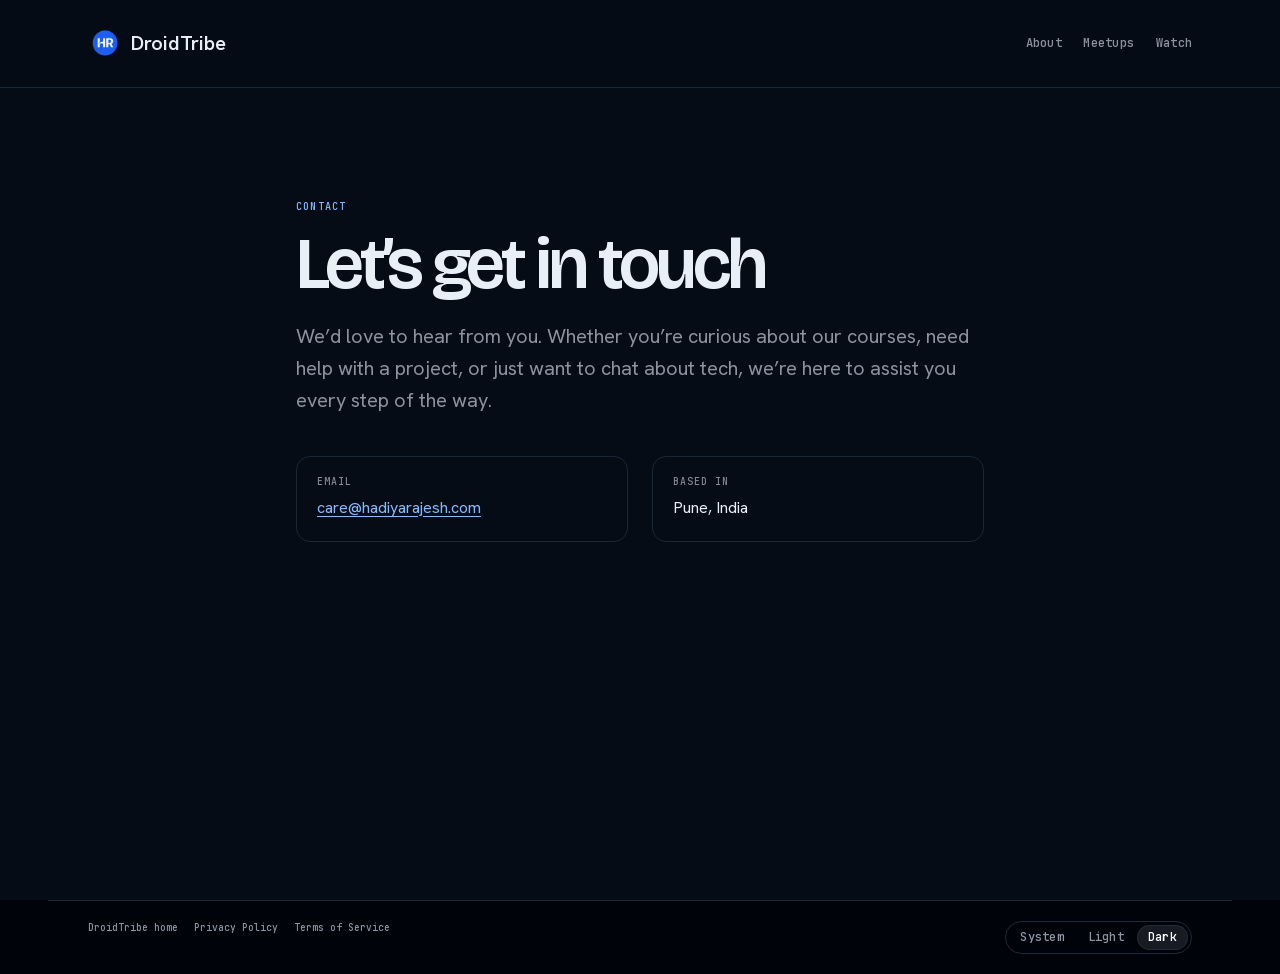
==== contact.html @ 4698dac6 "Publish DroidTribe community archive" ====
<!doctype html>
<html lang="en" data-theme="dark">
  <head>
    <meta charset="UTF-8" />
    <meta name="viewport" content="width=device-width, initial-scale=1" />
    <meta name="description" content="Contact DroidTribe." />
    <title>Contact — DroidTribe</title>
    <link rel="icon" href="assets/04bf30c17db2ac2f" />
    <link rel="stylesheet" href="tokens.css" />
    <link rel="stylesheet" href="style.css" />
  </head>
  <body>
    <a class="skip-link" href="#main">Skip to content</a>
    <header class="site-header"><a class="wordmark" href="index.html" aria-label="DroidTribe home"><img src="assets/04bf30c17db2ac2f" alt="" /><span>DroidTribe</span></a><nav aria-label="Primary"><a href="index.html#about">About</a><a href="index.html#meetups">Meetups</a><a href="https://youtube.com/@droidtribe" target="_blank" rel="noreferrer">Watch</a></nav></header>
    <main class="legal-page" id="main">
      <article class="shell legal-shell contact-content">
        <p class="eyebrow">Contact</p>
        <h1>Let’s get in touch</h1>
        <p class="legal-lede">We’d love to hear from you. Whether you’re curious about our courses, need help with a project, or just want to chat about tech, we’re here to assist you every step of the way.</p>
        <div class="contact-details"><div><span>Email</span><a href="mailto:care@hadiyarajesh.com">care@hadiyarajesh.com</a></div><div><span>Based in</span><p>Pune, India</p></div></div>
      </article>
    </main>
    <footer class="footer legal-footer"><div class="shell footer-bottom"><div class="legal-footer-links"><a href="index.html">DroidTribe home</a><a href="privacy-policy.html">Privacy Policy</a><a href="terms-of-services.html">Terms of Service</a></div><div class="theme-switcher footer-theme-switcher" role="radiogroup" aria-label="Color theme"><button type="button" role="radio" data-theme-choice="system">System</button><button type="button" role="radio" data-theme-choice="light">Light</button><button type="button" role="radio" data-theme-choice="dark">Dark</button></div></div></footer>
    <script src="app.js"></script>
  </body>
</html>
---- tokens.css ----
/* DroidTribe static snapshot design tokens */
:root {
  --color-ink: oklch(22% 0.025 255);
  --color-text: oklch(52% 0.025 255);
  --color-muted: oklch(62% 0.024 255);
  --color-faint: oklch(66% 0.02 255);
  --color-accent: oklch(57% 0.18 258);
  --color-accent-deep: oklch(43% 0.15 258);
  --color-surface: oklch(100% 0 0);
  --color-surface-alt: oklch(98% 0.008 255);
  --color-border: oklch(92% 0.012 255);
  --color-divider: oklch(95% 0.008 255);
  --color-chip: oklch(97% 0.025 258);
  --color-chip-border: oklch(91% 0.035 258);
  --color-footer: oklch(17% 0.03 255);
  --color-success: oklch(60% 0.16 145);
  --color-overlay: oklch(13% 0.03 255 / 0.75);
  --color-on-accent: oklch(100% 0.001 255);
  --color-footer-text: oklch(82% 0.018 255);
  --color-footer-muted: oklch(67% 0.02 255);
  --color-footer-faint: oklch(60% 0.025 255);
  --color-footer-rule: oklch(28% 0.025 255);
  --color-photo-control: oklch(15% 0.025 255 / 0.66);
  --color-lightbox-control: oklch(14% 0.02 255 / 0.65);
  --shadow-accent: 0 0.65rem 1.35rem oklch(57% 0.18 258 / 0.28);
  --shadow-hero: 0 1.75rem 3.7rem oklch(14% 0.03 255 / 0.2);
  --shadow-founder: 0 1.4rem 2.8rem oklch(14% 0.03 255 / 0.15);
  --shadow-card: 0 0.9rem 2.1rem oklch(14% 0.03 255 / 0.1);
  --shadow-photo: 0 0.8rem 1.75rem oklch(14% 0.03 255 / 0.16);
  --shadow-lightbox: 0 2.5rem 6rem oklch(10% 0.02 255 / 0.48);
  --font-display: 'Bricolage Static', Arial, sans-serif;
  --font-body: 'Hanken Static', Arial, sans-serif;
  --font-mono: 'JetBrains Static', monospace;
  --space-1: 0.25rem;
  --space-2: 0.5rem;
  --space-3: 0.75rem;
  --space-4: 1rem;
  --space-5: 1.25rem;
  --space-6: 1.5rem;
  --space-8: 2rem;
  --space-10: 2.5rem;
  --space-12: 3rem;
  --space-16: 4rem;
  --space-20: 5rem;
  --space-24: 6rem;
  --radius-sm: 0.5rem;
  --radius-md: 0.875rem;
  --radius-lg: 1.125rem;
  --radius-pill: 999px;
  --ease-out: cubic-bezier(0.16, 1, 0.3, 1);
  --ease-in: cubic-bezier(0.7, 0, 0.84, 0);
  --ease-in-out: cubic-bezier(0.65, 0, 0.35, 1);
  --dur-fast: 160ms;
  --dur-base: 240ms;
}

:root[data-theme='dark'] {
  --color-ink: oklch(95% 0.012 255);
  --color-text: oklch(80% 0.02 255);
  --color-muted: oklch(66% 0.02 255);
  --color-faint: oklch(63% 0.02 255);
  --color-accent: oklch(69% 0.16 258);
  --color-accent-deep: oklch(78% 0.12 258);
  --color-surface: oklch(15% 0.025 255);
  --color-surface-alt: oklch(19% 0.03 255);
  --color-border: oklch(27% 0.03 255);
  --color-divider: oklch(23% 0.025 255);
  --color-chip: oklch(23% 0.045 255);
  --color-chip-border: oklch(30% 0.055 255);
  --color-footer: oklch(10% 0.025 255);
  --color-success: oklch(70% 0.16 145);
  --color-overlay: oklch(8% 0.025 255 / 0.84);
  --shadow-accent: 0 0.65rem 1.35rem oklch(57% 0.18 258 / 0.4);
  --shadow-hero: 0 1.75rem 3.7rem oklch(5% 0.02 255 / 0.52);
  --shadow-founder: 0 1.4rem 2.8rem oklch(5% 0.02 255 / 0.44);
  --shadow-card: 0 0.9rem 2.1rem oklch(5% 0.02 255 / 0.32);
  --shadow-photo: 0 0.8rem 1.75rem oklch(5% 0.02 255 / 0.45);
  --shadow-lightbox: 0 2.5rem 6rem oklch(5% 0.02 255 / 0.72);
}
---- style.css ----
/* Hallmark · macrostructure: Narrative Workflow · tone: technical, welcoming, editorial · anchor hue: cobalt
 * source-faithful static build · nav: compact archive · footer: contextual index · contrast: pass (40–41)
 * pre-emit critique: P5 H4 E5 S5 R4 V4 */
@font-face {
  font-family: 'Bricolage Static';
  src: url('assets/1637f34f503d08a7.woff2') format('woff2');
  font-weight: 200 800;
  font-display: swap;
}
@font-face {
  font-family: 'Hanken Static';
  src: url('assets/5cbf1f691c175d00.woff2') format('woff2');
  font-weight: 400 700;
  font-display: swap;
}
@font-face {
  font-family: 'JetBrains Static';
  src: url('assets/1af9c2a207866bfd.woff2') format('woff2');
  font-weight: 400 500;
  font-display: swap;
}

* {
  box-sizing: border-box;
}
html,
body {
  min-width: 0;
  overflow-x: clip;
}
html {
  scroll-behavior: smooth;
  scroll-padding-top: 5.5rem;
}
body {
  margin: 0;
  color: var(--color-text);
  background: var(--color-surface);
  font: 400 1rem/1.62 var(--font-body);
  -webkit-font-smoothing: antialiased;
}
button,
a {
  -webkit-tap-highlight-color: transparent;
}
a {
  color: inherit;
}
button {
  font: inherit;
}
img {
  display: block;
  max-width: 100%;
}
:focus-visible {
  outline: 3px solid var(--color-accent);
  outline-offset: 3px;
}
.skip-link {
  position: fixed;
  z-index: 20;
  left: var(--space-4);
  top: -4rem;
  padding: var(--space-2) var(--space-4);
  background: var(--color-accent);
  color: var(--color-on-accent);
  border-radius: var(--radius-sm);
  text-decoration: none;
  transition: top var(--dur-fast) var(--ease-out);
}
.skip-link:focus {
  top: var(--space-4);
}
.shell {
  width: min(100%, 74rem);
  margin: 0 auto;
  padding-inline: clamp(1.25rem, 4vw, 2.5rem);
}
.site-header {
  min-height: 5.5rem;
  display: flex;
  align-items: center;
  gap: var(--space-6);
  padding-inline: max(calc((100vw - 74rem) / 2 + 2.5rem), 1.25rem);
  border-bottom: 1px solid var(--color-border);
  background: color-mix(in oklch, var(--color-surface) 88%, transparent);
  backdrop-filter: blur(12px);
  position: sticky;
  top: 0;
  z-index: 10;
}
.wordmark {
  display: inline-flex;
  align-items: center;
  gap: 0.55rem;
  color: var(--color-ink);
  font: 600 1.25rem/1 var(--font-body);
  text-decoration: none;
  white-space: nowrap;
}
.wordmark img {
  width: 2.15rem;
  height: 2.15rem;
  border-radius: 50%;
}
.site-header nav {
  display: flex;
  gap: 1.35rem;
  margin-left: auto;
}
.site-header nav a,
.theme-switcher button {
  color: var(--color-muted);
  background: transparent;
  border: 0;
  padding: 0;
  font: 500 0.76rem/1 var(--font-mono);
  text-decoration: none;
  letter-spacing: 0.02em;
  cursor: pointer;
}
.site-header nav a:hover,
.site-header nav a:focus-visible,
.theme-switcher button:hover,
.theme-switcher button[aria-pressed='true'] {
  color: var(--color-accent);
}
.theme-switcher {
  display: flex;
  align-items: center;
  gap: 0.45rem;
}
.theme-switcher button {
  padding: 0.38rem 0.48rem;
  border: 1px solid transparent;
  border-radius: var(--radius-pill);
}
.theme-switcher button[aria-pressed='true'] {
  border-color: var(--color-chip-border);
  background: var(--color-chip);
}
.hero {
  border-bottom: 1px solid var(--color-divider);
}
.hero-grid {
  display: grid;
  grid-template-columns: minmax(0, 1fr) minmax(18rem, 0.82fr);
  align-items: center;
  gap: clamp(var(--space-10), 7vw, var(--space-24));
  padding-block: clamp(var(--space-12), 8vw, var(--space-24));
}
.back-link,
.eyebrow {
  font: 500 0.64rem/1.3 var(--font-mono);
  letter-spacing: 0.12em;
  text-transform: uppercase;
}
.eyebrow {
  margin: 0;
  color: var(--color-accent-deep);
}
h1,
h2,
h3,
p {
  overflow-wrap: anywhere;
}
h1,
h2,
h3 {
  margin: 0;
  color: var(--color-ink);
  font-family: var(--font-display);
  font-style: normal;
  letter-spacing: -0.04em;
  line-height: 0.98;
}
h1,
h2,
h3 {
  min-width: 0;
}
h1 {
  max-width: 8.7ch;
  margin-top: var(--space-4);
  font-size: clamp(3.2rem, 7.2vw, 5.7rem);
  font-weight: 600;
}
h1 em {
  font-family: var(--font-display);
  font-style: normal;
  font-weight: 600;
  letter-spacing: -0.05em;
  white-space: nowrap;
  background: color-mix(in oklch, var(--color-accent) 23%, transparent);
  border-radius: 0.5rem;
  padding-inline: 0.16em;
}
.lede {
  max-width: 34rem;
  margin: var(--space-6) 0 0;
  color: var(--color-muted);
  font-size: clamp(0.95rem, 1.3vw, 1.12rem);
}
.stats {
  display: flex;
  margin-top: var(--space-8);
}
.stats div {
  min-width: 5.25rem;
  padding-right: var(--space-5);
  margin-right: var(--space-5);
  border-right: 1px solid var(--color-border);
}
.stats div:last-child {
  border: 0;
  padding-right: 0;
  margin-right: 0;
}
.stats strong,
.stats span {
  display: block;
}
.stats strong {
  color: var(--color-ink);
  font: 600 1.55rem/1 var(--font-display);
}
.stats span {
  margin-top: 0.35rem;
  color: var(--color-faint);
  font: 500 0.55rem/1 var(--font-mono);
  letter-spacing: 0.1em;
  text-transform: uppercase;
}
.button-primary {
  display: inline-flex;
  align-items: center;
  gap: 0.6rem;
  margin-top: var(--space-8);
  padding: 0.8rem 1.2rem;
  border-radius: var(--radius-pill);
  background: var(--color-accent);
  color: var(--color-on-accent);
  box-shadow: var(--shadow-accent);
  font-weight: 600;
  text-decoration: none;
  transition:
    transform var(--dur-base) var(--ease-out),
    background var(--dur-base) var(--ease-out);
}
.button-primary:hover {
  transform: translateY(-2px);
  background: var(--color-accent-deep);
}
.hero-image {
  margin: 0;
  overflow: hidden;
  border: 1px solid var(--color-border);
  border-radius: var(--radius-lg);
  background: var(--color-surface-alt);
  box-shadow: var(--shadow-hero);
}
.hero-image img {
  width: 100%;
  aspect-ratio: 1;
  object-fit: cover;
}
.about {
  padding-block: clamp(var(--space-16), 8vw, var(--space-24));
}
.about-intro {
  display: grid;
  grid-template-columns: minmax(0, 0.9fr) minmax(0, 1.15fr);
  gap: clamp(var(--space-8), 9vw, var(--space-24));
  padding-bottom: clamp(var(--space-12), 7vw, var(--space-20));
  border-bottom: 1px solid var(--color-divider);
}
.about-intro h2,
.section-heading h2 {
  font-size: clamp(2.65rem, 5.4vw, 4.65rem);
}
.about-intro > p {
  max-width: 39rem;
  margin: 0.25rem 0 0;
  color: var(--color-text);
  font-size: clamp(1rem, 1.35vw, 1.16rem);
}
.founders {
  display: grid;
  gap: clamp(var(--space-12), 7vw, var(--space-20));
  margin-top: clamp(var(--space-12), 7vw, var(--space-20));
}
.founder {
  display: grid;
  grid-template-columns: minmax(0, 0.96fr) minmax(0, 1fr);
  gap: clamp(var(--space-8), 6vw, var(--space-20));
  align-items: center;
}
.founder-reverse figure {
  order: 2;
}
.founder figure {
  margin: 0;
  overflow: hidden;
  border-radius: var(--radius-md);
  background: var(--color-surface-alt);
  box-shadow: var(--shadow-founder);
}
.founder img {
  width: 100%;
  aspect-ratio: 4 / 3;
  object-fit: cover;
}
.founder h3 {
  margin-top: var(--space-3);
  font-size: clamp(2rem, 3.5vw, 3.05rem);
}
.founder div > p:last-child {
  max-width: 38rem;
  margin: var(--space-4) 0 0;
  color: var(--color-muted);
}
.archive {
  padding-block: clamp(var(--space-16), 8vw, var(--space-24));
  border-top: 1px solid var(--color-border);
  background: var(--color-surface-alt);
}
.section-heading {
  margin-bottom: var(--space-10);
}
.section-heading h2 {
  margin-top: var(--space-3);
}
.section-heading > p:last-child {
  margin: var(--space-4) 0 0;
  color: var(--color-muted);
}
.timeline {
  position: relative;
  display: grid;
  gap: var(--space-4);
  padding-left: 4rem;
}
.timeline::before {
  content: '';
  position: absolute;
  left: 1.32rem;
  top: 0.5rem;
  bottom: 0.5rem;
  width: 2px;
  background: linear-gradient(var(--color-ink), var(--color-border));
}
.meetup {
  position: relative;
}
.meetup-mark {
  position: absolute;
  z-index: 1;
  left: -4rem;
  top: 1.06rem;
  display: grid;
  width: 2.75rem;
  height: 2.75rem;
  place-items: center;
  border: 3px solid var(--color-surface-alt);
  border-radius: 0.75rem;
  background: var(--color-ink);
  box-shadow: 0 0 0 1px var(--color-border);
  color: var(--color-surface);
  font: 600 1rem/1 var(--font-display);
}
.meetup.is-open .meetup-mark {
  background: var(--color-accent);
}
.meetup-card {
  overflow: hidden;
  border: 1px solid var(--color-border);
  border-radius: var(--radius-md);
  background: var(--color-surface);
  cursor: pointer;
  transition:
    border-color var(--dur-base) var(--ease-out),
    box-shadow var(--dur-base) var(--ease-out);
}
.meetup.is-open .meetup-card {
  border-color: var(--color-border);
  box-shadow: none;
}
.meetup-trigger {
  width: 100%;
  display: flex;
  align-items: center;
  justify-content: space-between;
  gap: var(--space-4);
  border: 0;
  padding: 1.25rem clamp(1.15rem, 3vw, 1.75rem);
  color: var(--color-ink);
  background: transparent;
  text-align: left;
  cursor: pointer;
  transition: background var(--dur-fast) var(--ease-out);
}
.meetup-trigger:hover,
.meetup-trigger[aria-expanded='true'] {
  background: var(--color-surface);
}
.meetup-title-row,
.meetup-meta {
  display: flex;
  align-items: center;
  flex-wrap: wrap;
  gap: 0.75rem;
}
.meetup-title {
  font: 600 clamp(1.4rem, 2.5vw, 2rem)/1 var(--font-display);
  letter-spacing: -0.03em;
}
.city-chip,
.host-chip {
  display: inline-flex;
  align-items: center;
  gap: 0.3rem;
  padding: 0.3rem 0.62rem;
  border: 1px solid var(--color-chip-border);
  border-radius: var(--radius-pill);
  color: var(--color-accent-deep);
  background: var(--color-chip);
  font: 500 0.57rem/1 var(--font-mono);
  letter-spacing: 0.07em;
  text-transform: uppercase;
}
.meetup-date {
  color: var(--color-muted);
  font: 500 0.75rem/1.3 var(--font-mono);
  letter-spacing: 0.03em;
}
.chevron {
  color: var(--color-faint);
  transition:
    transform var(--dur-base) var(--ease-out),
    color var(--dur-base) var(--ease-out);
}
.meetup.is-open .chevron {
  transform: rotate(180deg);
  color: var(--color-accent);
}
.venue {
  display: flex;
  align-items: center;
  gap: 0.45rem;
  padding: 0 clamp(1.15rem, 3vw, 1.75rem) 1rem;
  color: var(--color-muted);
  font-size: 0.85rem;
}
.map-pin {
  flex: 0 0 auto;
  width: 0.82rem;
  height: 0.82rem;
  color: var(--color-accent-deep);
}
.city-chip .map-pin {
  width: 0.72rem;
  height: 0.72rem;
}
.meetup.is-open .venue {
  border-bottom: 1px solid var(--color-divider);
  background: var(--color-surface);
}
.venue-label {
  color: var(--color-faint);
  font: 500 0.58rem/1 var(--font-mono);
  letter-spacing: 0.09em;
  text-transform: uppercase;
}
.venue a {
  color: var(--color-accent-deep);
  text-underline-offset: 0.2rem;
}
.meetup-panel {
  display: grid;
  gap: var(--space-8);
  padding: clamp(1.15rem, 3vw, 1.75rem);
}
.meetup-panel[hidden] {
  display: none;
}
.panel-label {
  margin: 0 0 var(--space-4);
  color: var(--color-faint);
  font: 500 0.62rem/1 var(--font-mono);
  letter-spacing: 0.12em;
  text-transform: uppercase;
}
.speaker-grid {
  display: grid;
  grid-template-columns: repeat(2, minmax(0, 1fr));
  gap: var(--space-4);
}
.speaker {
  display: flex;
  align-items: flex-start;
  gap: 0.75rem;
  min-width: 0;
  padding: 0.4rem;
  margin: -0.4rem;
  border-radius: var(--radius-sm);
  text-decoration: none;
  transition: background var(--dur-fast) var(--ease-out);
}
a.speaker:hover {
  background: var(--color-chip);
}
.speaker img {
  flex: 0 0 auto;
  width: 3rem;
  height: 3rem;
  border-radius: 50%;
  object-fit: cover;
  background: var(--color-chip);
}
.speaker-name {
  display: flex;
  align-items: center;
  gap: 0.35rem;
  color: var(--color-ink);
  font-weight: 600;
  line-height: 1.25;
}
.speaker-topic {
  margin: 0.2rem 0 0;
  color: var(--color-muted);
  font-size: 0.82rem;
  line-height: 1.4;
}
.host-chip {
  padding: 0.21rem 0.35rem;
  font-size: 0.48rem;
}
.photo-strip {
  display: flex;
  gap: 0.75rem;
  overflow-x: auto;
  padding: 0.1rem 0 0.65rem;
  scroll-snap-type: x mandatory;
  scrollbar-color: var(--color-muted) transparent;
}
.photo-button {
  position: relative;
  flex: 0 0 min(72%, 18.75rem);
  min-width: 0;
  overflow: hidden;
  aspect-ratio: 16 / 10;
  padding: 0;
  border: 1px solid var(--color-border);
  border-radius: var(--radius-sm);
  background: var(--color-chip);
  cursor: zoom-in;
  scroll-snap-align: start;
  transition:
    transform var(--dur-base) var(--ease-out),
    box-shadow var(--dur-base) var(--ease-out);
}
.photo-button:hover {
  transform: translateY(-2px);
  box-shadow: var(--shadow-photo);
}
.photo-button img {
  width: 100%;
  height: 100%;
  object-fit: cover;
}
.photo-button::after {
  content: '↗';
  position: absolute;
  display: grid;
  place-items: center;
  right: 0.6rem;
  bottom: 0.6rem;
  width: 1.8rem;
  height: 1.8rem;
  border-radius: var(--radius-sm);
  background: var(--color-photo-control);
  color: var(--color-on-accent);
}
.recording-link {
  display: inline-flex;
  align-items: center;
  gap: 0.5rem;
  width: 100%;
  padding-top: var(--space-5);
  border-top: 1px solid var(--color-divider);
  color: var(--color-accent);
  font-weight: 600;
  text-decoration: none;
}
.recording-icon {
  flex: 0 0 auto;
  width: 1.2rem;
  height: 1.2rem;
}
.footer {
  padding-top: var(--space-16);
  color: var(--color-footer-text);
  background: var(--color-footer);
}
.footer-grid {
  display: grid;
  grid-template-columns: minmax(0, 2fr) repeat(2, minmax(0, 1fr));
  gap: var(--space-10);
  padding-bottom: var(--space-12);
}
.footer .wordmark {
  color: var(--color-on-accent);
}
.footer-label {
  margin: 0 0 var(--space-4);
  color: var(--color-footer-faint);
  font: 500 0.59rem/1 var(--font-mono);
  letter-spacing: 0.11em;
  text-transform: uppercase;
}
.footer-grid a:not(.wordmark) {
  display: block;
  width: fit-content;
  margin-top: 0.48rem;
  color: var(--color-footer-text);
  font-size: 0.9rem;
  text-decoration: none;
}
.footer-socials {
  display: flex;
  flex-wrap: nowrap;
  gap: 0.65rem;
}
.footer-socials a {
  display: grid !important;
  width: 2.4rem !important;
  height: 2.4rem;
  place-items: center;
  margin: 0 !important;
  border: 1px solid var(--color-footer-rule);
  border-radius: 0.65rem;
  color: var(--color-footer-text) !important;
  background: color-mix(in oklch, var(--color-footer-text) 6%, transparent);
}
.footer-socials a:hover {
  background: color-mix(in oklch, var(--color-footer-text) 14%, transparent);
}
.footer-socials svg {
  width: 1.05rem;
  height: 1.05rem;
  fill: currentColor;
}
.footer-grid a:not(.wordmark):hover,
.footer-bottom a:hover {
  color: var(--color-on-accent);
}
.footer-bottom {
  display: flex;
  justify-content: space-between;
  gap: var(--space-4);
  padding-block: var(--space-5);
  border-top: 1px solid var(--color-footer-rule);
  color: var(--color-footer-faint);
  font: 500 0.6rem/1.5 var(--font-mono);
}
.footer-theme-switcher {
  display: inline-flex;
  align-items: center;
  gap: 0.1rem;
  padding: 0.18rem;
  border: 1px solid var(--color-footer-rule);
  border-radius: var(--radius-pill);
  background: transparent;
  justify-self: center;
}
.footer-theme-switcher button {
  display: inline-flex;
  align-items: center;
  gap: 0.38rem;
  padding: 0.4rem 0.7rem;
  border: 0;
  border-radius: var(--radius-pill);
  background: transparent;
  color: var(--color-footer-muted);
  cursor: pointer;
}
.footer-theme-switcher svg {
  width: 0.9rem;
  height: 0.9rem;
}
.footer-theme-switcher button[aria-pressed='true'] {
  color: var(--color-on-accent);
  background: color-mix(in oklch, var(--color-footer-text) 12%, transparent);
  box-shadow: inset 0 0 0 1px var(--color-footer-rule);
}
.footer-bottom a {
  color: inherit;
  text-decoration: none;
}
.lightbox {
  width: min(94vw, 60rem);
  padding: 0;
  overflow: hidden;
  border: 1px solid var(--color-border);
  border-radius: var(--radius-lg);
  background: var(--color-surface);
  color: var(--color-ink);
  box-shadow: var(--shadow-lightbox);
}
.lightbox::backdrop {
  background: var(--color-overlay);
  backdrop-filter: blur(0.35rem);
}
.lightbox-head {
  display: flex;
  align-items: center;
  justify-content: space-between;
  padding: var(--space-4) var(--space-5);
}
.lightbox-head p {
  margin: 0;
  color: var(--color-faint);
  font: 500 0.65rem/1 var(--font-mono);
  letter-spacing: 0.08em;
  text-transform: uppercase;
}
.icon-button {
  display: grid;
  width: 2.1rem;
  height: 2.1rem;
  place-items: center;
  border: 1px solid var(--color-border);
  border-radius: var(--radius-sm);
  background: var(--color-surface-alt);
  color: var(--color-ink);
  font-size: 1.35rem;
  line-height: 1;
  cursor: pointer;
}
.lightbox-stage {
  position: relative;
  margin: 0 var(--space-5);
  overflow: hidden;
  aspect-ratio: 3 / 2;
  border-radius: var(--radius-sm);
  background: var(--color-surface-alt);
}
.lightbox-stage img {
  width: 100%;
  height: 100%;
  object-fit: cover;
}
.lightbox-nav {
  position: absolute;
  display: grid;
  place-items: center;
  top: 50%;
  z-index: 1;
  width: 2.6rem;
  height: 2.6rem;
  padding: 0;
  transform: translateY(-50%);
  border: 0;
  border-radius: 50%;
  background: var(--color-lightbox-control);
  color: var(--color-on-accent);
  cursor: pointer;
}
.lightbox-nav svg {
  width: 1.25rem;
  height: 1.25rem;
}
.lightbox-nav.prev {
  left: 0.75rem;
}
.lightbox-nav.next {
  right: 0.75rem;
}
.lightbox-dots {
  display: flex;
  justify-content: center;
  gap: 0.38rem;
  padding: var(--space-4);
}
.lightbox-dot {
  width: 0.56rem;
  height: 0.56rem;
  padding: 0;
  border: 0;
  border-radius: var(--radius-pill);
  background: var(--color-border);
  cursor: pointer;
  transition: width var(--dur-fast) var(--ease-out), background var(--dur-fast) var(--ease-out);
}
.lightbox-dot.is-active {
  width: 1.6rem;
  background: var(--color-accent);
}
.sr-only {
  position: absolute;
  width: 1px;
  height: 1px;
  padding: 0;
  overflow: hidden;
  clip: rect(0, 0, 0, 0);
  white-space: nowrap;
  border: 0;
}
.is-embedded .site-header,
.is-embedded .footer,
.is-embedded .skip-link {
  display: none;
}
.legal-page {
  min-height: calc(100vh - 5.5rem);
  padding-block: clamp(4rem, 9vw, 7rem);
  background: var(--color-page);
}
.legal-shell {
  max-width: 48rem;
}
.legal-shell h1 {
  max-width: 18ch;
  margin: var(--space-4) 0 var(--space-3);
  color: var(--color-ink);
  font: 600 clamp(2.4rem, 6vw, 4.5rem)/0.98 var(--font-display);
  letter-spacing: -0.055em;
}
.legal-updated {
  margin: 0;
  color: var(--color-faint);
  font: 500 0.7rem/1.4 var(--font-mono);
  letter-spacing: 0.04em;
}
.legal-content {
  margin-top: var(--space-10);
  color: var(--color-muted);
  font-size: 1rem;
  line-height: 1.75;
}
.legal-content h2 {
  margin: var(--space-10) 0 var(--space-3);
  color: var(--color-ink);
  font: 600 clamp(1.35rem, 3vw, 1.75rem)/1.15 var(--font-display);
  letter-spacing: -0.03em;
}
.legal-content p {
  margin: var(--space-4) 0 0;
}
.legal-content a,
.contact-details a {
  color: var(--color-accent-deep);
  text-underline-offset: 0.2rem;
}
.legal-lede {
  max-width: 48rem;
  margin: var(--space-5) 0 0;
  color: var(--color-muted);
  font-size: clamp(1.05rem, 2.3vw, 1.25rem);
  line-height: 1.6;
}
.contact-details {
  display: grid;
  grid-template-columns: repeat(2, minmax(0, 1fr));
  gap: var(--space-6);
  margin-top: var(--space-10);
}
.contact-details div {
  padding: var(--space-5);
  border: 1px solid var(--color-border);
  border-radius: var(--radius-md);
  background: var(--color-surface);
}
.contact-details span {
  display: block;
  margin-bottom: var(--space-2);
  color: var(--color-faint);
  font: 500 0.62rem/1 var(--font-mono);
  letter-spacing: 0.1em;
  text-transform: uppercase;
}
.contact-details p {
  margin: 0;
  color: var(--color-ink);
}
.legal-footer {
  padding-top: 0;
}
.legal-footer-links {
  display: flex;
  flex-wrap: wrap;
  gap: var(--space-4);
}
.legal-footer-links a {
  color: var(--color-footer-muted);
  text-decoration: none;
}
.legal-footer-links a:hover {
  color: var(--color-on-accent);
}
@media (max-width: 48rem) {
  .site-header {
    gap: var(--space-3);
  }
  .site-header nav {
    gap: 0.75rem;
  }
  .site-header nav a {
    font-size: 0.58rem;
  }
  .hero-grid,
  .about-intro,
  .founder {
    grid-template-columns: minmax(0, 1fr);
  }
  .hero-image {
    order: -1;
    max-width: 33rem;
  }
  .founder-reverse figure {
    order: initial;
  }
  .founder figure {
    max-width: 35rem;
  }
  .speaker-grid {
    grid-template-columns: minmax(0, 1fr);
  }
  .footer-grid {
    grid-template-columns: minmax(0, 1fr) minmax(0, 1fr);
  }
  .footer-grid > :first-child {
    grid-column: 1 / -1;
  }
  .contact-details {
    grid-template-columns: minmax(0, 1fr);
  }
}
@media (max-width: 34rem) {
  .site-header {
    min-height: 4rem;
  }
  .site-header nav a:last-child {
    display: none;
  }
  .wordmark span {
    font-size: 0.75rem;
  }
  .timeline {
    padding-left: 3.15rem;
  }
  .timeline::before {
    left: 1rem;
  }
  .meetup-mark {
    left: -3.15rem;
    width: 2.2rem;
    height: 2.2rem;
    border-radius: 0.6rem;
  }
  .meetup-trigger {
    align-items: flex-start;
  }
  .meetup-meta {
    justify-content: flex-end;
  }
  .meetup-date {
    max-width: 12ch;
    text-align: right;
  }
  .footer-grid {
    grid-template-columns: minmax(0, 1fr);
  }
  .footer-bottom {
    flex-direction: column;
  }
  .footer-theme-switcher {
    justify-self: start;
  }
  .stats div {
    min-width: 4.45rem;
  }
  .lightbox-stage {
    margin: 0 var(--space-3);
  }
  .lightbox-nav {
    width: 2.25rem;
    height: 2.25rem;
  }
}
@media (prefers-reduced-motion: reduce) {
  *,
  *::before,
  *::after {
    scroll-behavior: auto !important;
    transition-duration: 1ms !important;
    animation-duration: 1ms !important;
  }
}

button:disabled,
a[aria-disabled='true'] {
  cursor: not-allowed;
  opacity: 0.55;
  pointer-events: none;
}

.button-primary:active,
.meetup-trigger:active,
.photo-button:active,
.icon-button:active,
.lightbox-nav:active {
  transform: translateY(1px);
}

.site-header nav a,
.theme-switcher button,
.button-primary,
.footer-grid a,
.footer-bottom a {
  white-space: nowrap;
}
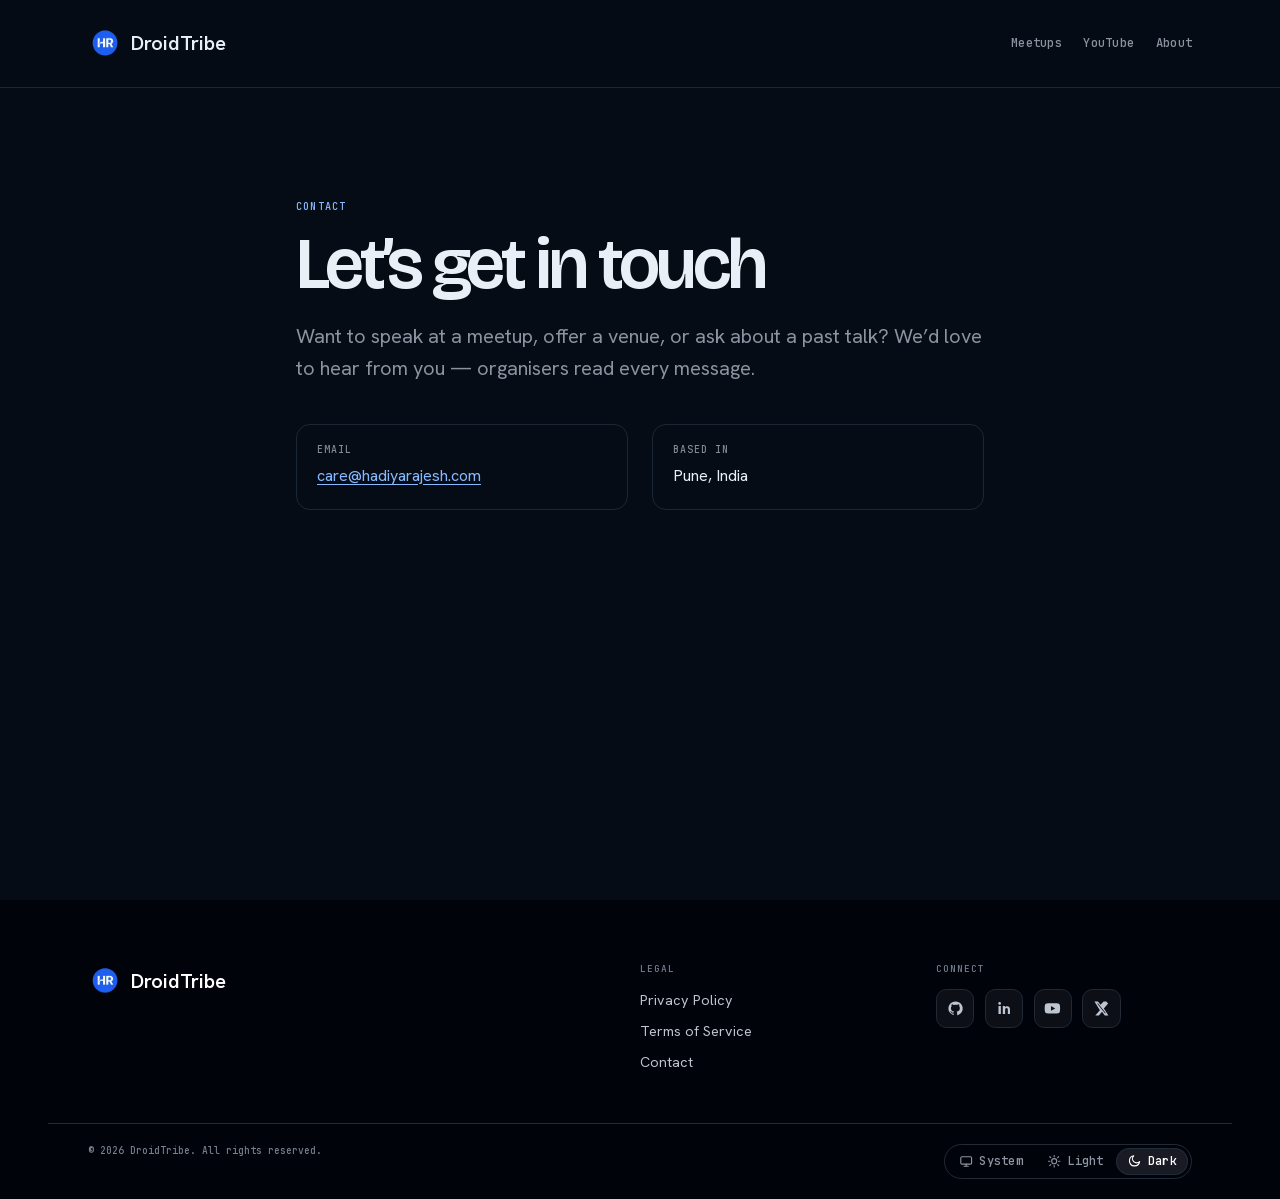
==== commit 613844e8: "Add meetup #6, group assets, and rework the supporting pages - Meetup #6 (Pune, 22 February 2026 at " ====
--- a/contact.html
+++ b/contact.html
@@ -3,24 +3,197 @@
   <head>
     <meta charset="UTF-8" />
     <meta name="viewport" content="width=device-width, initial-scale=1" />
-    <meta name="description" content="Contact DroidTribe." />
+    <meta
+      name="description"
+      content="Get in touch with the DroidTribe organisers about speaking, venues or past talks."
+    />
     <title>Contact — DroidTribe</title>
-    <link rel="icon" href="assets/04bf30c17db2ac2f" />
-    <link rel="stylesheet" href="tokens.css" />
-    <link rel="stylesheet" href="style.css" />
+    <link rel="icon" href="assets/brand/logo.webp" />
+    <link rel="stylesheet" href="tokens.css?v=20260825-1630" />
+    <link rel="stylesheet" href="style.css?v=20260825-1630" />
   </head>
   <body>
     <a class="skip-link" href="#main">Skip to content</a>
-    <header class="site-header"><a class="wordmark" href="index.html" aria-label="DroidTribe home"><img src="assets/04bf30c17db2ac2f" alt="" /><span>DroidTribe</span></a><nav aria-label="Primary"><a href="index.html#about">About</a><a href="index.html#meetups">Meetups</a><a href="https://youtube.com/@droidtribe" target="_blank" rel="noreferrer">Watch</a></nav></header>
+    <header class="site-header">
+      <a class="wordmark" href="index.html" aria-label="DroidTribe home"
+        ><img src="assets/brand/logo.webp" alt="" /><span>DroidTribe</span></a
+      >
+      <button
+        class="nav-toggle"
+        type="button"
+        data-nav-toggle
+        aria-expanded="false"
+        aria-controls="site-nav"
+        aria-label="Open menu"
+      >
+        <svg
+          class="nav-toggle-lines"
+          viewBox="0 0 24 24"
+          fill="none"
+          stroke="currentColor"
+          stroke-width="2"
+          stroke-linecap="round"
+          aria-hidden="true"
+        >
+          <path d="M4 7h16M4 12h16M4 17h16" />
+        </svg>
+        <svg
+          class="nav-toggle-cross"
+          viewBox="0 0 24 24"
+          fill="none"
+          stroke="currentColor"
+          stroke-width="2"
+          stroke-linecap="round"
+          aria-hidden="true"
+        >
+          <path d="M6 6l12 12M18 6 6 18" />
+        </svg>
+      </button>
+      <nav id="site-nav" aria-label="Primary">
+        <a href="index.html#meetups">Meetups</a
+        ><a
+          href="https://youtube.com/@droidtribe"
+          target="_blank"
+          rel="noreferrer"
+          >YouTube</a
+        ><a href="index.html#about">About</a>
+      </nav>
+    </header>
     <main class="legal-page" id="main">
       <article class="shell legal-shell contact-content">
         <p class="eyebrow">Contact</p>
         <h1>Let’s get in touch</h1>
-        <p class="legal-lede">We’d love to hear from you. Whether you’re curious about our courses, need help with a project, or just want to chat about tech, we’re here to assist you every step of the way.</p>
-        <div class="contact-details"><div><span>Email</span><a href="mailto:care@hadiyarajesh.com">care@hadiyarajesh.com</a></div><div><span>Based in</span><p>Pune, India</p></div></div>
+        <p class="legal-lede">
+          Want to speak at a meetup, offer a venue, or ask about a past talk?
+          We’d love to hear from you — organisers read every message.
+        </p>
+        <div class="contact-details">
+          <div>
+            <span>Email</span
+            ><a href="mailto:care@hadiyarajesh.com">care@hadiyarajesh.com</a>
+          </div>
+          <div>
+            <span>Based in</span>
+            <p>Pune, India</p>
+          </div>
+        </div>
       </article>
     </main>
-    <footer class="footer legal-footer"><div class="shell footer-bottom"><div class="legal-footer-links"><a href="index.html">DroidTribe home</a><a href="privacy-policy.html">Privacy Policy</a><a href="terms-of-services.html">Terms of Service</a></div><div class="theme-switcher footer-theme-switcher" role="radiogroup" aria-label="Color theme"><button type="button" role="radio" data-theme-choice="system">System</button><button type="button" role="radio" data-theme-choice="light">Light</button><button type="button" role="radio" data-theme-choice="dark">Dark</button></div></div></footer>
-    <script src="app.js"></script>
+    <footer class="footer">
+      <div class="shell footer-grid">
+        <div class="footer-brand">
+          <a class="wordmark" href="index.html">
+            <img src="assets/brand/logo.webp" alt="" />
+            <span>DroidTribe</span>
+          </a>
+        </div>
+        <div>
+          <p class="footer-label">Legal</p>
+          <a href="privacy-policy.html">Privacy Policy</a>
+          <a href="terms-of-services.html">Terms of Service</a>
+          <a href="contact.html">Contact</a>
+        </div>
+        <div>
+          <p class="footer-label">Connect</p>
+          <div class="footer-socials" aria-label="DroidTribe social links">
+            <a
+              href="https://github.com/droidtribe"
+              target="_blank"
+              rel="noreferrer"
+              aria-label="GitHub"
+              ><svg viewBox="0 0 24 24" aria-hidden="true">
+                <path
+                  d="M12 2a10 10 0 0 0-3.16 19.49c.5.09.68-.22.68-.48v-1.7c-2.78.61-3.37-1.2-3.37-1.2-.45-1.16-1.12-1.46-1.12-1.46-.91-.63.07-.62.07-.62 1 .07 1.54 1.03 1.54 1.03.9 1.54 2.34 1.1 2.9.84.09-.65.35-1.1.63-1.35-2.22-.25-4.56-1.11-4.56-4.95 0-1.1.4-2 1.03-2.71-.1-.25-.45-1.28.1-2.67 0 0 .84-.27 2.75 1.03A9.5 9.5 0 0 1 12 6.84c.85 0 1.71.12 2.51.35 1.91-1.29 2.75-1.03 2.75-1.03.54 1.39.2 2.42.1 2.67.64.71 1.03 1.61 1.03 2.71 0 3.85-2.34 4.69-4.57 4.94.36.31.67.93.67 1.88v2.78c0 .27.18.57.69.48A10 10 0 0 0 12 2Z"
+                /></svg
+            ></a>
+            <a
+              href="https://www.linkedin.com/in/hadiyarajesh/"
+              target="_blank"
+              rel="noreferrer"
+              aria-label="LinkedIn"
+              ><svg viewBox="0 0 24 24" aria-hidden="true">
+                <path
+                  d="M6.94 8.5H3.56V20h3.38V8.5Zm.22-3.55A1.96 1.96 0 0 0 5.2 3a1.97 1.97 0 0 0 0 3.94 1.96 1.96 0 0 0 1.96-1.99ZM20 13.4c0-3.13-1.67-4.58-3.9-4.58-1.8 0-2.6.99-3.05 1.69V8.5H9.67V20h3.38v-6.39c0-.34.02-.68.13-.92.27-.68.87-1.38 1.88-1.38 1.33 0 1.86 1.01 1.86 2.49V20H20v-6.6Z"
+                /></svg
+            ></a>
+            <a
+              href="https://youtube.com/@droidtribe"
+              target="_blank"
+              rel="noreferrer"
+              aria-label="YouTube"
+              ><svg viewBox="0 0 24 24" aria-hidden="true">
+                <path
+                  d="M23 12s0-3.24-.41-4.8a3.03 3.03 0 0 0-2.14-2.14C18.88 4.65 12 4.65 12 4.65s-6.88 0-8.45.41A3.03 3.03 0 0 0 1.41 7.2C1 8.76 1 12 1 12s0 3.24.41 4.8a3.03 3.03 0 0 0 2.14 2.14c1.57.41 8.45.41 8.45.41s6.88 0 8.45-.41a3.03 3.03 0 0 0 2.14-2.14C23 15.24 23 12 23 12ZM10 15.5v-7l6 3.5-6 3.5Z"
+                /></svg
+            ></a>
+            <a
+              href="https://x.com/hadiyarajesh"
+              target="_blank"
+              rel="noreferrer"
+              aria-label="X"
+              ><svg viewBox="0 0 24 24" aria-hidden="true">
+                <path
+                  d="m18.9 2 2.7 3.1-6.09 6.96L22 22h-5.1l-4-5.1L8.4 22H3.3l6.57-7.5L2 2h5.1l3.7 4.8L15.2 2h3.7Zm-1.8 16.8h1.4L7.2 5.1H5.8L17.1 18.8Z"
+                /></svg
+            ></a>
+          </div>
+        </div>
+      </div>
+      <div class="shell footer-bottom">
+        <span>© 2026 DroidTribe. All rights reserved.</span>
+        <div
+          class="theme-switcher footer-theme-switcher"
+          role="radiogroup"
+          aria-label="Color theme"
+        >
+          <button type="button" role="radio" data-theme-choice="system">
+            <svg
+              viewBox="0 0 24 24"
+              fill="none"
+              stroke="currentColor"
+              stroke-width="1.9"
+              stroke-linecap="round"
+              stroke-linejoin="round"
+              aria-hidden="true"
+            >
+              <rect x="3" y="4.5" width="18" height="12.5" rx="2" />
+              <path d="M8.5 20.5h7M12 17v3.5" /></svg
+            >System
+          </button>
+          <button type="button" role="radio" data-theme-choice="light">
+            <svg
+              viewBox="0 0 24 24"
+              fill="none"
+              stroke="currentColor"
+              stroke-width="1.9"
+              stroke-linecap="round"
+              stroke-linejoin="round"
+              aria-hidden="true"
+            >
+              <circle cx="12" cy="12" r="4.2" />
+              <path
+                d="M12 2.5v2.2M12 19.3v2.2M4.6 4.6l1.6 1.6M17.8 17.8l1.6 1.6M2.5 12h2.2M19.3 12h2.2M4.6 19.4l1.6-1.6M17.8 6.2l1.6-1.6"
+              /></svg
+            >Light
+          </button>
+          <button type="button" role="radio" data-theme-choice="dark">
+            <svg
+              viewBox="0 0 24 24"
+              fill="none"
+              stroke="currentColor"
+              stroke-width="1.9"
+              stroke-linecap="round"
+              stroke-linejoin="round"
+              aria-hidden="true"
+            >
+              <path
+                d="M21 12.8A8.5 8.5 0 1 1 11.2 3a6.6 6.6 0 0 0 9.8 9.8z"
+              /></svg
+            >Dark
+          </button>
+        </div>
+      </div>
+    </footer>
+    <script src="app.js?v=20260825-1630"></script>
   </body>
 </html>
--- a/tokens.css
+++ b/tokens.css
@@ -11,6 +11,7 @@
   --color-border: oklch(92% 0.012 255);
   --color-divider: oklch(95% 0.008 255);
   --color-chip: oklch(97% 0.025 258);
+  --color-highlight: rgba(42, 111, 228, 0.16);
   --color-chip-border: oklch(91% 0.035 258);
   --color-footer: oklch(17% 0.03 255);
   --color-success: oklch(60% 0.16 145);
@@ -28,9 +29,9 @@
   --shadow-card: 0 0.9rem 2.1rem oklch(14% 0.03 255 / 0.1);
   --shadow-photo: 0 0.8rem 1.75rem oklch(14% 0.03 255 / 0.16);
   --shadow-lightbox: 0 2.5rem 6rem oklch(10% 0.02 255 / 0.48);
-  --font-display: 'Bricolage Static', Arial, sans-serif;
-  --font-body: 'Hanken Static', Arial, sans-serif;
-  --font-mono: 'JetBrains Static', monospace;
+  --font-display: 'Bricolage Grotesque', Arial, sans-serif;
+  --font-body: 'Hanken Grotesk', Arial, sans-serif;
+  --font-mono: 'JetBrains Mono', ui-monospace, monospace;
   --space-1: 0.25rem;
   --space-2: 0.5rem;
   --space-3: 0.75rem;
--- a/style.css
+++ b/style.css
@@ -2,20 +2,20 @@
  * source-faithful static build · nav: compact archive · footer: contextual index · contrast: pass (40–41)
  * pre-emit critique: P5 H4 E5 S5 R4 V4 */
 @font-face {
-  font-family: 'Bricolage Static';
-  src: url('assets/1637f34f503d08a7.woff2') format('woff2');
+  font-family: 'Bricolage Grotesque';
+  src: url('assets/fonts/bricolage-grotesque.woff2') format('woff2');
   font-weight: 200 800;
   font-display: swap;
 }
 @font-face {
-  font-family: 'Hanken Static';
-  src: url('assets/5cbf1f691c175d00.woff2') format('woff2');
+  font-family: 'Hanken Grotesk';
+  src: url('assets/fonts/hanken-grotesk.woff2') format('woff2');
   font-weight: 400 700;
   font-display: swap;
 }
 @font-face {
-  font-family: 'JetBrains Static';
-  src: url('assets/1af9c2a207866bfd.woff2') format('woff2');
+  font-family: 'JetBrains Mono';
+  src: url('assets/fonts/jetbrains-mono.woff2') format('woff2');
   font-weight: 400 500;
   font-display: swap;
 }
@@ -31,6 +31,11 @@
 html {
   scroll-behavior: smooth;
   scroll-padding-top: 5.5rem;
+}
+@media (max-width: 34rem) {
+  html {
+    scroll-padding-top: 4.5rem;
+  }
 }
 body {
   margin: 0;
@@ -109,6 +114,30 @@
   gap: 1.35rem;
   margin-left: auto;
 }
+.nav-toggle {
+  display: none;
+  place-items: center;
+  width: 2.6rem;
+  height: 2.6rem;
+  margin-left: auto;
+  padding: 0;
+  border: 1px solid var(--color-border);
+  border-radius: var(--radius-sm);
+  background: var(--color-surface);
+  color: var(--color-ink);
+  cursor: pointer;
+}
+.nav-toggle svg {
+  width: 1.25rem;
+  height: 1.25rem;
+}
+.nav-toggle-cross,
+.nav-is-open .nav-toggle-lines {
+  display: none;
+}
+.nav-is-open .nav-toggle-cross {
+  display: block;
+}
 .site-header nav a,
 .theme-switcher button {
   color: var(--color-muted);
@@ -182,20 +211,25 @@
   min-width: 0;
 }
 h1 {
-  max-width: 8.7ch;
-  margin-top: var(--space-4);
-  font-size: clamp(3.2rem, 7.2vw, 5.7rem);
+  margin-top: 0.4em;
+  font-size: clamp(2.5rem, 6.5vw, 4.625rem);
   font-weight: 600;
+  /* Roomy enough that the highlight background never touches the line above */
+  line-height: 1.14;
+  letter-spacing: -0.035em;
 }
 h1 em {
+  display: inline;
   font-family: var(--font-display);
-  font-style: normal;
-  font-weight: 600;
-  letter-spacing: -0.05em;
-  white-space: nowrap;
-  background: color-mix(in oklch, var(--color-accent) 23%, transparent);
-  border-radius: 0.5rem;
-  padding-inline: 0.16em;
+  font-style: italic;
+  font-weight: inherit;
+  letter-spacing: inherit;
+  white-space: normal;
+  background: var(--color-highlight);
+  border-radius: 8px;
+  padding: 0.05em 0.34em 0.05em 0.26em;
+  -webkit-box-decoration-break: clone;
+  box-decoration-break: clone;
 }
 .lede {
   max-width: 34rem;
@@ -205,12 +239,13 @@
 }
 .stats {
   display: flex;
-  margin-top: var(--space-8);
+  flex-wrap: wrap;
+  row-gap: var(--space-4);
+  margin-top: 1.875rem;
 }
 .stats div {
-  min-width: 5.25rem;
-  padding-right: var(--space-5);
-  margin-right: var(--space-5);
+  padding-right: 1.625rem;
+  margin-right: 1.625rem;
   border-right: 1px solid var(--color-border);
 }
 .stats div:last-child {
@@ -224,13 +259,13 @@
 }
 .stats strong {
   color: var(--color-ink);
-  font: 600 1.55rem/1 var(--font-display);
+  font: 600 1.625rem/1 var(--font-display);
 }
 .stats span {
-  margin-top: 0.35rem;
-  color: var(--color-faint);
-  font: 500 0.55rem/1 var(--font-mono);
-  letter-spacing: 0.1em;
+  margin-top: 0.3125rem;
+  color: var(--color-muted);
+  font: 500 0.625rem/1 var(--font-mono);
+  letter-spacing: 0.08em;
   text-transform: uppercase;
 }
 .button-primary {
@@ -431,9 +466,16 @@
   text-transform: uppercase;
 }
 .meetup-date {
+  display: inline-flex;
+  flex-wrap: wrap;
+  align-items: baseline;
+  gap: 0 0.4rem;
   color: var(--color-muted);
   font: 500 0.75rem/1.3 var(--font-mono);
   letter-spacing: 0.03em;
+}
+.meetup-date-part {
+  white-space: nowrap;
 }
 .chevron {
   color: var(--color-faint);
@@ -699,6 +741,10 @@
   color: inherit;
   text-decoration: none;
 }
+:root {
+  --lightbox-max-h: min(70vh, 40rem);
+}
+
 .lightbox {
   width: min(94vw, 60rem);
   padding: 0;
@@ -739,11 +785,15 @@
   line-height: 1;
   cursor: pointer;
 }
+/* A fixed 3:2 window the photo fills, so every photo reads the same size and
+   paging never resizes the dialog. max-width keeps the height under the cap. */
 .lightbox-stage {
   position: relative;
-  margin: 0 var(--space-5);
   overflow: hidden;
+  width: calc(100% - 2 * var(--space-5));
+  max-width: calc(var(--lightbox-max-h) * 3 / 2);
   aspect-ratio: 3 / 2;
+  margin-inline: auto;
   border-radius: var(--radius-sm);
   background: var(--color-surface-alt);
 }
@@ -762,11 +812,18 @@
   height: 2.6rem;
   padding: 0;
   transform: translateY(-50%);
+  transition: none;
   border: 0;
   border-radius: 50%;
   background: var(--color-lightbox-control);
   color: var(--color-on-accent);
   cursor: pointer;
+  touch-action: manipulation;
+  -webkit-appearance: none;
+  appearance: none;
+}
+.lightbox-nav:active {
+  transform: translateY(-50%);
 }
 .lightbox-nav svg {
   width: 1.25rem;
@@ -792,7 +849,9 @@
   border-radius: var(--radius-pill);
   background: var(--color-border);
   cursor: pointer;
-  transition: width var(--dur-fast) var(--ease-out), background var(--dur-fast) var(--ease-out);
+  transition:
+    width var(--dur-fast) var(--ease-out),
+    background var(--dur-fast) var(--ease-out);
 }
 .lightbox-dot.is-active {
   width: 1.6rem;
@@ -813,6 +872,53 @@
 .is-embedded .skip-link {
   display: none;
 }
+.embed-back-link-wrap {
+  display: none;
+}
+.embed-back-link {
+  align-items: center;
+  gap: 0.55rem;
+  color: var(--color-muted);
+  font: 500 0.7rem/1 var(--font-mono);
+  letter-spacing: 0.12em;
+  text-decoration: none;
+  text-transform: uppercase;
+}
+.embed-back-link svg {
+  width: 1.1rem;
+  height: 1.1rem;
+}
+.is-embedded,
+.is-embedded body {
+  overflow: hidden;
+}
+.is-embedded .embed-back-link-wrap {
+  display: block;
+  padding-top: clamp(var(--space-10), 5vw, var(--space-16));
+}
+.is-embedded .embed-back-link {
+  display: inline-flex;
+}
+.is-embedded .hero-grid {
+  /* The back link supplies the top gap; the heading sits right under it. */
+  padding-top: var(--space-3);
+}
+.is-embedded {
+  --lightbox-max-h: min(calc(var(--embed-viewport-height, 100vh) * 0.7), 40rem);
+}
+/* `vh` inside the iframe is the whole page, so viewport-tall floors would keep
+   inflating the height we report to the parent. */
+.is-embedded .legal-page {
+  min-height: 0;
+}
+.is-embedded .lightbox {
+  position: absolute;
+  inset: auto auto auto 50%;
+  top: var(--embed-modal-top, 50vh);
+  margin: 0;
+  max-height: calc(var(--embed-viewport-height, 100vh) - 2rem);
+  transform: translate(-50%, -50%);
+}
 .legal-page {
   min-height: calc(100vh - 5.5rem);
   padding-block: clamp(4rem, 9vw, 7rem);
@@ -848,6 +954,14 @@
 }
 .legal-content p {
   margin: var(--space-4) 0 0;
+}
+.legal-content code {
+  padding: 0.1em 0.35em;
+  border: 1px solid var(--color-border);
+  border-radius: var(--radius-sm);
+  background: var(--color-surface-alt);
+  color: var(--color-ink);
+  font: 500 0.88em var(--font-mono);
 }
 .legal-content a,
 .contact-details a {
@@ -904,11 +1018,45 @@
   .site-header {
     gap: var(--space-3);
   }
+  .nav-toggle {
+    display: grid;
+  }
   .site-header nav {
-    gap: 0.75rem;
+    position: absolute;
+    left: 0;
+    right: 0;
+    top: 100%;
+    z-index: 11;
+    flex-direction: column;
+    gap: 0;
+    margin: 0;
+    padding: var(--space-2) clamp(1.25rem, 4vw, 2.5rem) var(--space-4);
+    border-bottom: 1px solid var(--color-border);
+    background: var(--color-surface);
+    box-shadow: var(--shadow-card);
+    visibility: hidden;
+    opacity: 0;
+    transform: translateY(-0.5rem);
+    transition:
+      opacity var(--dur-fast) var(--ease-out),
+      transform var(--dur-fast) var(--ease-out),
+      visibility var(--dur-fast) var(--ease-out);
+  }
+  .nav-is-open .site-header nav {
+    visibility: visible;
+    opacity: 1;
+    transform: none;
   }
   .site-header nav a {
-    font-size: 0.58rem;
+    padding: 0.95rem 0;
+    border-bottom: 1px solid var(--color-divider);
+    font-size: 0.95rem;
+    font-family: var(--font-body);
+    letter-spacing: 0;
+    color: var(--color-ink);
+  }
+  .site-header nav a:last-child {
+    border-bottom: 0;
   }
   .hero-grid,
   .about-intro,
@@ -916,7 +1064,6 @@
     grid-template-columns: minmax(0, 1fr);
   }
   .hero-image {
-    order: -1;
     max-width: 33rem;
   }
   .founder-reverse figure {
@@ -942,11 +1089,12 @@
   .site-header {
     min-height: 4rem;
   }
-  .site-header nav a:last-child {
-    display: none;
-  }
   .wordmark span {
-    font-size: 0.75rem;
+    font-size: 0.9rem;
+  }
+  .wordmark img {
+    width: 1.85rem;
+    height: 1.85rem;
   }
   .timeline {
     padding-left: 3.15rem;
@@ -960,34 +1108,67 @@
     height: 2.2rem;
     border-radius: 0.6rem;
   }
+  /* Stack title above date so the date never squeezes into a 12ch column,
+     and pin the chevron to the title line instead of the date line. */
   .meetup-trigger {
-    align-items: flex-start;
+    position: relative;
+    flex-direction: column;
+    align-items: stretch;
+    gap: 0.5rem;
+  }
+  .meetup-title-row {
+    gap: 0.55rem;
+    padding-right: 2rem;
   }
   .meetup-meta {
-    justify-content: flex-end;
+    width: 100%;
   }
   .meetup-date {
-    max-width: 12ch;
-    text-align: right;
+    text-align: left;
+    font-size: 0.7rem;
+  }
+  .chevron {
+    position: absolute;
+    top: 1.45rem;
+    right: clamp(1.15rem, 3vw, 1.75rem);
+  }
+  .speaker-topic {
+    font-size: 0.875rem;
+  }
+  .photo-button {
+    flex-basis: min(84%, 18.75rem);
   }
   .footer-grid {
     grid-template-columns: minmax(0, 1fr);
   }
   .footer-bottom {
     flex-direction: column;
+    align-items: flex-start;
+    font-size: 0.68rem;
   }
   .footer-theme-switcher {
-    justify-self: start;
-  }
-  .stats div {
-    min-width: 4.45rem;
+    align-self: flex-start;
+  }
+  .lightbox {
+    width: min(96vw, 60rem);
+  }
+  .lightbox-head {
+    padding: var(--space-3) var(--space-4);
+  }
+  :root {
+    --lightbox-max-h: min(58vh, 26rem);
   }
   .lightbox-stage {
-    margin: 0 var(--space-3);
-  }
+    width: calc(100% - 2 * var(--space-3));
+  }
+
   .lightbox-nav {
-    width: 2.25rem;
-    height: 2.25rem;
+    width: 2.75rem;
+    height: 2.75rem;
+  }
+  .icon-button {
+    width: 2.5rem;
+    height: 2.5rem;
   }
 }
 @media (prefers-reduced-motion: reduce) {
@@ -1010,8 +1191,7 @@
 .button-primary:active,
 .meetup-trigger:active,
 .photo-button:active,
-.icon-button:active,
-.lightbox-nav:active {
+.icon-button:active {
   transform: translateY(1px);
 }
 
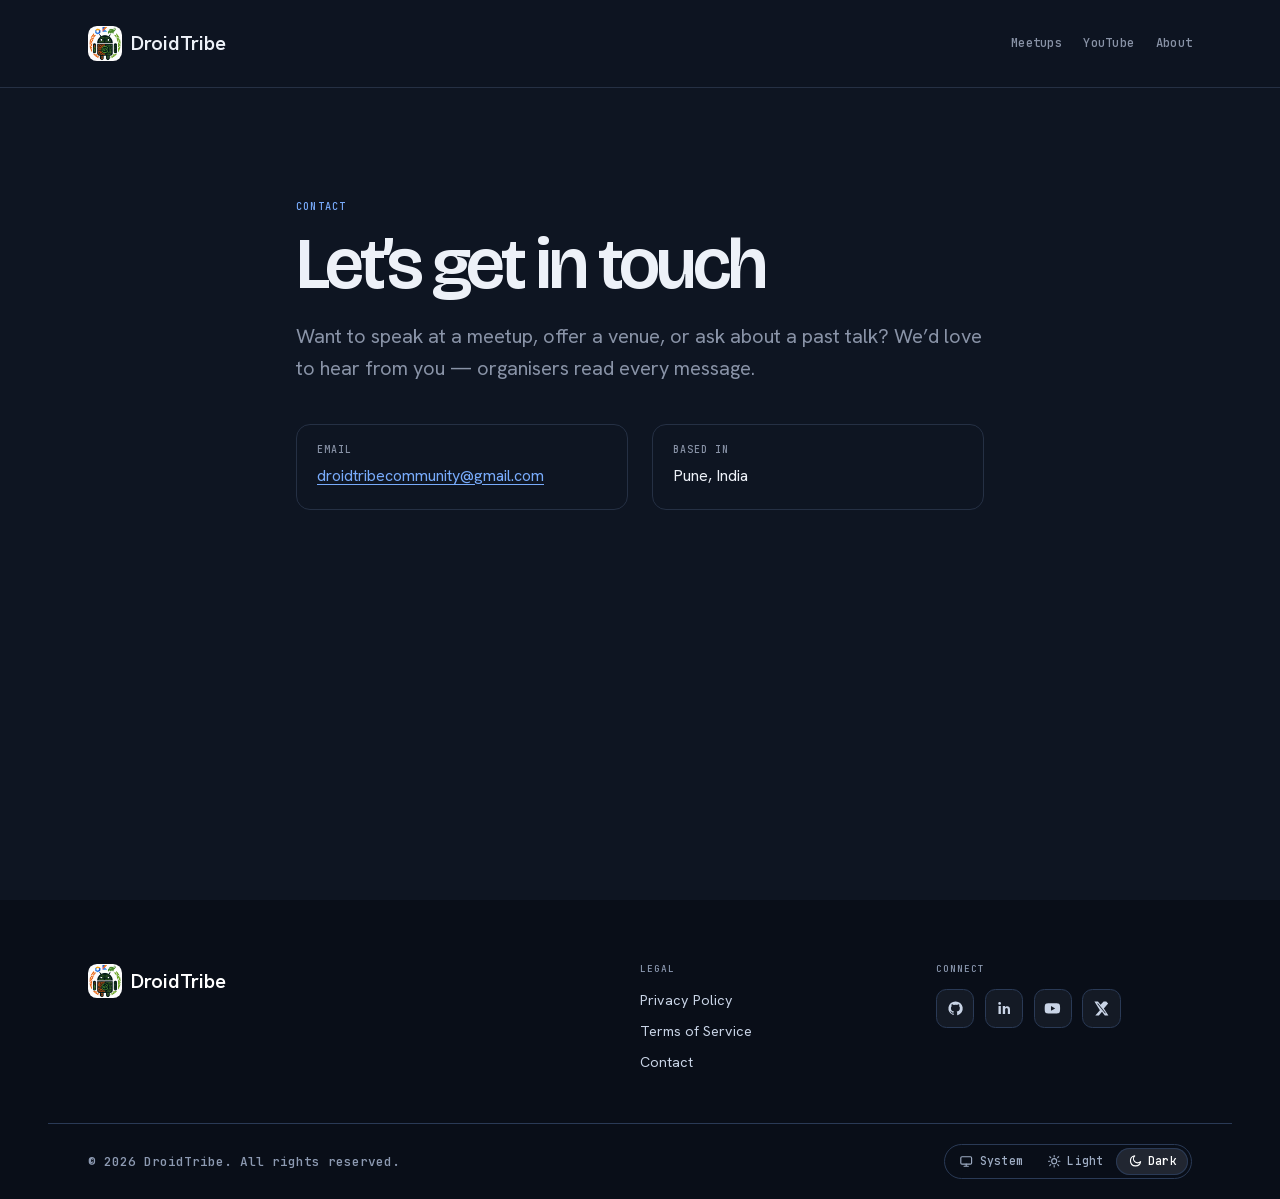
==== commit 7e8c135f: "Split content, styles and behaviour into data/, css/ and js/ Content now lives in data/ — site.js (c" ====
--- a/contact.html
+++ b/contact.html
@@ -7,16 +7,37 @@
       name="description"
       content="Get in touch with the DroidTribe organisers about speaking, venues or past talks."
     />
+    <meta name="theme-color" content="#0e1522" />
     <title>Contact — DroidTribe</title>
-    <link rel="icon" href="assets/brand/logo.webp" />
-    <link rel="stylesheet" href="tokens.css?v=20260825-1630" />
-    <link rel="stylesheet" href="style.css?v=20260825-1630" />
+    <link
+      rel="icon"
+      type="image/png"
+      sizes="32x32"
+      href="assets/brand/favicon-32.png"
+    />
+    <link
+      rel="icon"
+      type="image/png"
+      sizes="256x256"
+      href="assets/brand/mark.png"
+    />
+    <link rel="apple-touch-icon" href="assets/brand/apple-touch-icon.png" />
+    <link rel="stylesheet" href="css/tokens.css?v=20260826-0900" />
+    <link rel="stylesheet" href="css/base.css?v=20260826-0900" />
+    <link rel="stylesheet" href="css/header.css?v=20260826-0900" />
+    <link rel="stylesheet" href="css/hero.css?v=20260826-0900" />
+    <link rel="stylesheet" href="css/about.css?v=20260826-0900" />
+    <link rel="stylesheet" href="css/archive.css?v=20260826-0900" />
+    <link rel="stylesheet" href="css/lightbox.css?v=20260826-0900" />
+    <link rel="stylesheet" href="css/footer.css?v=20260826-0900" />
+    <link rel="stylesheet" href="css/legal.css?v=20260826-0900" />
+    <link rel="stylesheet" href="css/embed.css?v=20260826-0900" />
   </head>
   <body>
     <a class="skip-link" href="#main">Skip to content</a>
     <header class="site-header">
       <a class="wordmark" href="index.html" aria-label="DroidTribe home"
-        ><img src="assets/brand/logo.webp" alt="" /><span>DroidTribe</span></a
+        ><img src="assets/brand/mark.png" alt="" /><span>DroidTribe</span></a
       >
       <button
         class="nav-toggle"
@@ -53,12 +74,14 @@
         <a href="index.html#meetups">Meetups</a
         ><a
           href="https://youtube.com/@droidtribe"
+          data-site-youtube
           target="_blank"
           rel="noreferrer"
           >YouTube</a
         ><a href="index.html#about">About</a>
       </nav>
     </header>
+
     <main class="legal-page" id="main">
       <article class="shell legal-shell contact-content">
         <p class="eyebrow">Contact</p>
@@ -70,7 +93,9 @@
         <div class="contact-details">
           <div>
             <span>Email</span
-            ><a href="mailto:care@hadiyarajesh.com">care@hadiyarajesh.com</a>
+            ><a data-site-email href="mailto:droidtribecommunity@gmail.com"
+              >droidtribecommunity@gmail.com</a
+            >
           </div>
           <div>
             <span>Based in</span>
@@ -79,11 +104,12 @@
         </div>
       </article>
     </main>
+
     <footer class="footer">
       <div class="shell footer-grid">
         <div class="footer-brand">
           <a class="wordmark" href="index.html">
-            <img src="assets/brand/logo.webp" alt="" />
+            <img src="assets/brand/mark.png" alt="" />
             <span>DroidTribe</span>
           </a>
         </div>
@@ -140,7 +166,9 @@
         </div>
       </div>
       <div class="shell footer-bottom">
-        <span>© 2026 DroidTribe. All rights reserved.</span>
+        <span class="footer-copyright"
+          >© 2026 DroidTribe. All rights reserved.</span
+        >
         <div
           class="theme-switcher footer-theme-switcher"
           role="radiogroup"
@@ -194,6 +222,11 @@
         </div>
       </div>
     </footer>
-    <script src="app.js?v=20260825-1630"></script>
+    <script src="data/site.js?v=20260826-0900"></script>
+    <script src="js/env.js?v=20260826-0900"></script>
+    <script src="js/site.js?v=20260826-0900"></script>
+    <script src="js/theme.js?v=20260826-0900"></script>
+    <script src="js/nav.js?v=20260826-0900"></script>
+    <script src="js/embed.js?v=20260826-0900"></script>
   </body>
 </html>
--- a/css/tokens.css
+++ b/css/tokens.css
@@ -0,0 +1,84 @@
+/* Design tokens. Every colour, space, radius and easing the site uses lives
+   here — nothing else hardcodes a colour. The palette mirrors the tones used on
+   hadiyarajesh.com so the archive looks identical when embedded there. */
+:root {
+  --color-ink: #16233c;
+  --color-text: #56616f;
+  --color-muted: #6b7793;
+  --color-faint: #737c8f;
+  --color-accent: #2a6fe4;
+  --color-accent-deep: #1b4fb0;
+  --color-surface: #ffffff;
+  --color-surface-alt: #f7f9fc;
+  --color-border: #e8ecf2;
+  --color-divider: #edf1f6;
+  --color-chip: #f4f8ff;
+  --color-chip-border: #dce6f8;
+  --color-dot-grid: #d6e2f4;
+  --color-highlight: rgba(42, 111, 228, 0.16);
+  --color-footer: #0f1b30;
+  --color-success: #23a35a;
+  --color-overlay: rgba(12, 19, 32, 0.7);
+  --color-on-accent: #ffffff;
+  --color-footer-text: #c9d4e6;
+  --color-footer-muted: #9fadc4;
+  --color-footer-faint: #8d9ab2;
+  --color-footer-rule: #2a3a56;
+  --color-photo-control: rgba(14, 21, 34, 0.66);
+  --color-lightbox-control: rgba(14, 21, 34, 0.65);
+  --shadow-accent: 0 0.65rem 1.35rem rgba(42, 111, 228, 0.28);
+  --shadow-hero: 0 30px 60px rgba(22, 36, 60, 0.16);
+  --shadow-founder: 0 1.4rem 2.8rem rgba(22, 36, 60, 0.15);
+  --shadow-card: 0 20px 40px rgba(22, 36, 60, 0.12);
+  --shadow-photo: 0 0.8rem 1.75rem rgba(22, 36, 60, 0.16);
+  --shadow-lightbox: 0 2.5rem 6rem rgba(10, 18, 30, 0.48);
+  --font-display: 'Bricolage Grotesque', Arial, sans-serif;
+  --font-body: 'Hanken Grotesk', Arial, sans-serif;
+  --font-mono: 'JetBrains Mono', ui-monospace, monospace;
+  --space-1: 0.25rem;
+  --space-2: 0.5rem;
+  --space-3: 0.75rem;
+  --space-4: 1rem;
+  --space-5: 1.25rem;
+  --space-6: 1.5rem;
+  --space-8: 2rem;
+  --space-10: 2.5rem;
+  --space-12: 3rem;
+  --space-16: 4rem;
+  --space-20: 5rem;
+  --space-24: 6rem;
+  --radius-sm: 0.5rem;
+  --radius-md: 0.875rem;
+  --radius-lg: 1.125rem;
+  --radius-pill: 999px;
+  --ease-out: cubic-bezier(0.16, 1, 0.3, 1);
+  --ease-in: cubic-bezier(0.7, 0, 0.84, 0);
+  --ease-in-out: cubic-bezier(0.65, 0, 0.35, 1);
+  --dur-fast: 160ms;
+  --dur-base: 240ms;
+}
+
+:root[data-theme='dark'] {
+  --color-ink: #edf1f8;
+  --color-text: #c4ccdb;
+  --color-muted: #8993a7;
+  --color-faint: #8993a7;
+  --color-accent: #4c8df6;
+  --color-accent-deep: #78abfb;
+  --color-surface: #0e1522;
+  --color-surface-alt: #151e2e;
+  --color-border: #253044;
+  --color-divider: #1e2839;
+  --color-chip: #16233c;
+  --color-chip-border: #29395b;
+  --color-dot-grid: #202e48;
+  --color-footer: #090e18;
+  --color-success: #34c06e;
+  --color-overlay: rgba(5, 9, 16, 0.84);
+  --shadow-accent: 0 0.65rem 1.35rem rgba(42, 111, 228, 0.4);
+  --shadow-hero: 0 30px 60px rgba(0, 0, 0, 0.55);
+  --shadow-founder: 0 1.4rem 2.8rem rgba(0, 0, 0, 0.44);
+  --shadow-card: 0 20px 40px rgba(0, 0, 0, 0.5);
+  --shadow-photo: 0 0.8rem 1.75rem rgba(0, 0, 0, 0.45);
+  --shadow-lightbox: 0 2.5rem 6rem rgba(0, 0, 0, 0.72);
+}
--- a/css/base.css
+++ b/css/base.css
@@ -0,0 +1,159 @@
+/* Reset, page ground, shared typography and the handful of utilities used
+   across every page. */
+@font-face {
+  font-family: 'Bricolage Grotesque';
+  src: url('../assets/fonts/bricolage-grotesque.woff2') format('woff2');
+  font-weight: 200 800;
+  font-display: swap;
+}
+@font-face {
+  font-family: 'Hanken Grotesk';
+  src: url('../assets/fonts/hanken-grotesk.woff2') format('woff2');
+  font-weight: 400 700;
+  font-display: swap;
+}
+@font-face {
+  font-family: 'JetBrains Mono';
+  src: url('../assets/fonts/jetbrains-mono.woff2') format('woff2');
+  font-weight: 400 500;
+  font-display: swap;
+}
+
+* {
+  box-sizing: border-box;
+}
+html,
+body {
+  min-width: 0;
+  overflow-x: clip;
+}
+html {
+  scroll-behavior: smooth;
+  scroll-padding-top: 5.5rem;
+}
+body {
+  margin: 0;
+  color: var(--color-text);
+  background: var(--color-surface);
+  font: 400 1rem/1.62 var(--font-body);
+  -webkit-font-smoothing: antialiased;
+}
+button,
+a {
+  -webkit-tap-highlight-color: transparent;
+}
+a {
+  color: inherit;
+}
+button {
+  font: inherit;
+}
+img {
+  display: block;
+  max-width: 100%;
+}
+:focus-visible {
+  outline: 3px solid var(--color-accent);
+  outline-offset: 3px;
+}
+.shell {
+  width: min(100%, 74rem);
+  margin: 0 auto;
+  padding-inline: clamp(1.25rem, 4vw, 2.5rem);
+}
+.skip-link {
+  position: fixed;
+  z-index: 20;
+  left: var(--space-4);
+  top: -4rem;
+  padding: var(--space-2) var(--space-4);
+  background: var(--color-accent);
+  color: var(--color-on-accent);
+  border-radius: var(--radius-sm);
+  text-decoration: none;
+  transition: top var(--dur-fast) var(--ease-out);
+}
+.skip-link:focus {
+  top: var(--space-4);
+}
+
+h1,
+h2,
+h3,
+p {
+  overflow-wrap: anywhere;
+}
+h1,
+h2,
+h3 {
+  min-width: 0;
+  margin: 0;
+  color: var(--color-ink);
+  font-family: var(--font-display);
+  font-style: normal;
+  letter-spacing: -0.04em;
+  line-height: 0.98;
+}
+.eyebrow {
+  margin: 0;
+  color: var(--color-accent-deep);
+  font: 500 0.64rem/1.3 var(--font-mono);
+  letter-spacing: 0.12em;
+  text-transform: uppercase;
+}
+
+/* A faint dot field behind the hero, matching hadiyarajesh.com. Fades out
+   downwards so it never fights the copy below it. */
+.dot-grid-bg {
+  position: absolute;
+  inset: 0;
+  pointer-events: none;
+  background-image: radial-gradient(
+    var(--color-dot-grid) 1.1px,
+    transparent 1.1px
+  );
+  background-size: 26px 26px;
+  opacity: 0.5;
+  mask-image: linear-gradient(#000, transparent 80%);
+  -webkit-mask-image: linear-gradient(#000, transparent 80%);
+}
+
+.sr-only {
+  position: absolute;
+  width: 1px;
+  height: 1px;
+  padding: 0;
+  overflow: hidden;
+  clip: rect(0, 0, 0, 0);
+  white-space: nowrap;
+  border: 0;
+}
+
+button:disabled,
+a[aria-disabled='true'] {
+  cursor: not-allowed;
+  opacity: 0.55;
+  pointer-events: none;
+}
+
+.button-primary:active,
+.meetup-trigger:active,
+.photo-button:active,
+.icon-button:active {
+  transform: translateY(1px);
+}
+
+@media (max-width: 34rem) {
+  html {
+    scroll-padding-top: 4.5rem;
+  }
+}
+@media (prefers-reduced-motion: reduce) {
+  *,
+  *::before,
+  *::after {
+    scroll-behavior: auto !important;
+    transition-duration: 1ms !important;
+    animation-duration: 1ms !important;
+  }
+}
--- a/css/header.css
+++ b/css/header.css
@@ -0,0 +1,151 @@
+/* Sticky site header, wordmark, and the primary nav — a row on wide screens,
+   a panel behind a menu button below 48rem. */
+.site-header {
+  min-height: 5.5rem;
+  display: flex;
+  align-items: center;
+  gap: var(--space-6);
+  padding-inline: max(calc((100vw - 74rem) / 2 + 2.5rem), 1.25rem);
+  border-bottom: 1px solid var(--color-border);
+  background: color-mix(in srgb, var(--color-surface) 88%, transparent);
+  backdrop-filter: blur(12px);
+  position: sticky;
+  top: 0;
+  z-index: 10;
+}
+.wordmark {
+  display: inline-flex;
+  align-items: center;
+  gap: 0.55rem;
+  color: var(--color-ink);
+  font: 600 1.25rem/1 var(--font-body);
+  text-decoration: none;
+  white-space: nowrap;
+}
+.wordmark img {
+  width: 2.15rem;
+  height: 2.15rem;
+  /* A squircle, not a circle: the logo's outer icons touch its edges. */
+  border-radius: 26%;
+  background: #fff;
+}
+.site-header nav {
+  display: flex;
+  gap: 1.35rem;
+  margin-left: auto;
+}
+.site-header nav a,
+.theme-switcher button {
+  color: var(--color-muted);
+  background: transparent;
+  border: 0;
+  padding: 0;
+  font: 500 0.76rem/1 var(--font-mono);
+  text-decoration: none;
+  letter-spacing: 0.02em;
+  white-space: nowrap;
+  cursor: pointer;
+}
+.site-header nav a:hover,
+.site-header nav a:focus-visible,
+.theme-switcher button:hover,
+.theme-switcher button[aria-pressed='true'] {
+  color: var(--color-accent);
+}
+.nav-toggle {
+  display: none;
+  place-items: center;
+  width: 2.6rem;
+  height: 2.6rem;
+  margin-left: auto;
+  padding: 0;
+  border: 1px solid var(--color-border);
+  border-radius: var(--radius-sm);
+  background: var(--color-surface);
+  color: var(--color-ink);
+  cursor: pointer;
+}
+.nav-toggle svg {
+  width: 1.25rem;
+  height: 1.25rem;
+}
+.nav-toggle-cross,
+.nav-is-open .nav-toggle-lines {
+  display: none;
+}
+.nav-is-open .nav-toggle-cross {
+  display: block;
+}
+
+.theme-switcher {
+  display: flex;
+  align-items: center;
+  gap: 0.45rem;
+}
+.theme-switcher button {
+  padding: 0.38rem 0.48rem;
+  border: 1px solid transparent;
+  border-radius: var(--radius-pill);
+}
+.theme-switcher button[aria-pressed='true'] {
+  border-color: var(--color-chip-border);
+  background: var(--color-chip);
+}
+
+@media (max-width: 48rem) {
+  .site-header {
+    gap: var(--space-3);
+  }
+  .nav-toggle {
+    display: grid;
+  }
+  .site-header nav {
+    position: absolute;
+    left: 0;
+    right: 0;
+    top: 100%;
+    z-index: 11;
+    flex-direction: column;
+    gap: 0;
+    margin: 0;
+    padding: var(--space-2) clamp(1.25rem, 4vw, 2.5rem) var(--space-4);
+    border-bottom: 1px solid var(--color-border);
+    background: var(--color-surface);
+    box-shadow: var(--shadow-card);
+    visibility: hidden;
+    opacity: 0;
+    transform: translateY(-0.5rem);
+    transition:
+      opacity var(--dur-fast) var(--ease-out),
+      transform var(--dur-fast) var(--ease-out),
+      visibility var(--dur-fast) var(--ease-out);
+  }
+  .nav-is-open .site-header nav {
+    visibility: visible;
+    opacity: 1;
+    transform: none;
+  }
+  .site-header nav a {
+    padding: 0.95rem 0;
+    border-bottom: 1px solid var(--color-divider);
+    font-size: 0.95rem;
+    font-family: var(--font-body);
+    letter-spacing: 0;
+    color: var(--color-ink);
+  }
+  .site-header nav a:last-child {
+    border-bottom: 0;
+  }
+}
+@media (max-width: 34rem) {
+  .site-header {
+    min-height: 4rem;
+  }
+  .wordmark span {
+    font-size: 0.9rem;
+  }
+  .wordmark img {
+    width: 1.85rem;
+    height: 1.85rem;
+  }
+}
--- a/css/hero.css
+++ b/css/hero.css
@@ -0,0 +1,118 @@
+/* Hero: heading with the italic highlight, lede, derived stat row and CTA. */
+.hero {
+  position: relative;
+  overflow: hidden;
+  border-bottom: 1px solid var(--color-divider);
+}
+.hero-grid {
+  display: grid;
+  grid-template-columns: minmax(0, 1fr) minmax(18rem, 0.82fr);
+  align-items: center;
+  gap: clamp(var(--space-10), 7vw, var(--space-24));
+  padding-block: clamp(var(--space-12), 8vw, var(--space-24));
+}
+.hero-grid,
+.embed-back-link-wrap {
+  position: relative;
+}
+h1 {
+  margin-top: 0.4em;
+  font-size: clamp(2.5rem, 6.5vw, 4.625rem);
+  font-weight: 600;
+  /* Roomy enough that the highlight background never touches the line above */
+  line-height: 1.14;
+  letter-spacing: -0.035em;
+}
+h1 em {
+  display: inline;
+  font-family: var(--font-display);
+  font-style: italic;
+  font-weight: inherit;
+  letter-spacing: inherit;
+  white-space: normal;
+  background: var(--color-highlight);
+  border-radius: 8px;
+  padding: 0.05em 0.34em 0.05em 0.26em;
+  -webkit-box-decoration-break: clone;
+  box-decoration-break: clone;
+}
+.lede {
+  max-width: 34rem;
+  margin: var(--space-6) 0 0;
+  color: var(--color-muted);
+  font-size: clamp(0.95rem, 1.3vw, 1.12rem);
+}
+.stats {
+  display: flex;
+  flex-wrap: wrap;
+  row-gap: var(--space-4);
+  margin-top: 1.875rem;
+}
+.stats div {
+  padding-right: 1.625rem;
+  margin-right: 1.625rem;
+  border-right: 1px solid var(--color-border);
+}
+.stats div:last-child {
+  border: 0;
+  padding-right: 0;
+  margin-right: 0;
+}
+.stats strong,
+.stats span {
+  display: block;
+}
+.stats strong {
+  color: var(--color-ink);
+  font: 600 1.625rem/1 var(--font-display);
+}
+.stats span {
+  margin-top: 0.3125rem;
+  color: var(--color-muted);
+  font: 500 0.625rem/1 var(--font-mono);
+  letter-spacing: 0.08em;
+  text-transform: uppercase;
+}
+.button-primary {
+  display: inline-flex;
+  align-items: center;
+  gap: 0.6rem;
+  margin-top: var(--space-8);
+  padding: 0.8rem 1.2rem;
+  border-radius: var(--radius-pill);
+  background: var(--color-accent);
+  color: var(--color-on-accent);
+  box-shadow: var(--shadow-accent);
+  font-weight: 600;
+  text-decoration: none;
+  white-space: nowrap;
+  transition:
+    transform var(--dur-base) var(--ease-out),
+    background var(--dur-base) var(--ease-out);
+}
+.button-primary:hover {
+  transform: translateY(-2px);
+  background: var(--color-accent-deep);
+}
+.hero-image {
+  margin: 0;
+  overflow: hidden;
+  border: 1px solid var(--color-border);
+  border-radius: var(--radius-lg);
+  background: var(--color-surface-alt);
+  box-shadow: var(--shadow-hero);
+}
+.hero-image img {
+  width: 100%;
+  aspect-ratio: 1;
+  object-fit: cover;
+}
+
+@media (max-width: 48rem) {
+  .hero-grid {
+    grid-template-columns: minmax(0, 1fr);
+  }
+  .hero-image {
+    max-width: 33rem;
+  }
+}
--- a/css/about.css
+++ b/css/about.css
@@ -0,0 +1,69 @@
+/* "A Home for Android Developers" plus the organiser profiles. */
+.about {
+  padding-block: clamp(var(--space-16), 8vw, var(--space-24));
+}
+.about-intro {
+  display: grid;
+  grid-template-columns: minmax(0, 0.9fr) minmax(0, 1.15fr);
+  gap: clamp(var(--space-8), 9vw, var(--space-24));
+  padding-bottom: clamp(var(--space-12), 7vw, var(--space-20));
+  border-bottom: 1px solid var(--color-divider);
+}
+.about-intro h2,
+.section-heading h2 {
+  font-size: clamp(2.65rem, 5.4vw, 4.65rem);
+}
+.about-intro > p {
+  max-width: 39rem;
+  margin: 0.25rem 0 0;
+  color: var(--color-text);
+  font-size: clamp(1rem, 1.35vw, 1.16rem);
+}
+.founders {
+  display: grid;
+  gap: clamp(var(--space-12), 7vw, var(--space-20));
+  margin-top: clamp(var(--space-12), 7vw, var(--space-20));
+}
+.founder {
+  display: grid;
+  grid-template-columns: minmax(0, 0.96fr) minmax(0, 1fr);
+  gap: clamp(var(--space-8), 6vw, var(--space-20));
+  align-items: center;
+}
+.founder-reverse figure {
+  order: 2;
+}
+.founder figure {
+  margin: 0;
+  overflow: hidden;
+  border-radius: var(--radius-md);
+  background: var(--color-surface-alt);
+  box-shadow: var(--shadow-founder);
+}
+.founder img {
+  width: 100%;
+  aspect-ratio: 4 / 3;
+  object-fit: cover;
+}
+.founder h3 {
+  margin-top: var(--space-3);
+  font-size: clamp(2rem, 3.5vw, 3.05rem);
+}
+.founder div > p:last-child {
+  max-width: 38rem;
+  margin: var(--space-4) 0 0;
+  color: var(--color-muted);
+}
+
+@media (max-width: 48rem) {
+  .about-intro,
+  .founder {
+    grid-template-columns: minmax(0, 1fr);
+  }
+  .founder-reverse figure {
+    order: initial;
+  }
+  .founder figure {
+    max-width: 35rem;
+  }
+}
--- a/css/archive.css
+++ b/css/archive.css
@@ -0,0 +1,328 @@
+/* The meetup archive: timeline spine, expandable meetup cards, speaker grid
+   and the horizontal photo strip. */
+.archive {
+  padding-block: clamp(var(--space-16), 8vw, var(--space-24));
+  border-top: 1px solid var(--color-border);
+  background: var(--color-surface-alt);
+}
+.section-heading {
+  margin-bottom: var(--space-10);
+}
+.section-heading h2 {
+  margin-top: var(--space-3);
+}
+.section-heading > p:last-child {
+  margin: var(--space-4) 0 0;
+  color: var(--color-muted);
+}
+.timeline {
+  position: relative;
+  display: grid;
+  gap: var(--space-4);
+  padding-left: 4rem;
+}
+.timeline::before {
+  content: '';
+  position: absolute;
+  left: 1.32rem;
+  top: 0.5rem;
+  bottom: 0.5rem;
+  width: 2px;
+  background: linear-gradient(var(--color-ink), var(--color-border));
+}
+.meetup {
+  position: relative;
+}
+.meetup-mark {
+  position: absolute;
+  z-index: 1;
+  left: -4rem;
+  top: 1.06rem;
+  display: grid;
+  width: 2.75rem;
+  height: 2.75rem;
+  place-items: center;
+  border: 3px solid var(--color-surface-alt);
+  border-radius: 0.75rem;
+  background: var(--color-ink);
+  box-shadow: 0 0 0 1px var(--color-border);
+  color: var(--color-surface);
+  font: 600 1rem/1 var(--font-display);
+}
+.meetup.is-open .meetup-mark {
+  background: var(--color-accent);
+}
+.meetup-card {
+  overflow: hidden;
+  border: 1px solid var(--color-border);
+  border-radius: var(--radius-md);
+  background: var(--color-surface);
+  cursor: pointer;
+  transition:
+    border-color var(--dur-base) var(--ease-out),
+    box-shadow var(--dur-base) var(--ease-out);
+}
+.meetup-trigger {
+  width: 100%;
+  display: flex;
+  align-items: center;
+  justify-content: space-between;
+  gap: var(--space-4);
+  border: 0;
+  padding: 1.25rem clamp(1.15rem, 3vw, 1.75rem);
+  color: var(--color-ink);
+  background: transparent;
+  text-align: left;
+  cursor: pointer;
+  transition: background var(--dur-fast) var(--ease-out);
+}
+.meetup-title-row,
+.meetup-meta {
+  display: flex;
+  align-items: center;
+  flex-wrap: wrap;
+  gap: 0.75rem;
+}
+.meetup-title {
+  font: 600 clamp(1.4rem, 2.5vw, 2rem)/1 var(--font-display);
+  letter-spacing: -0.03em;
+}
+.city-chip,
+.host-chip {
+  display: inline-flex;
+  align-items: center;
+  gap: 0.3rem;
+  padding: 0.3rem 0.62rem;
+  border: 1px solid var(--color-chip-border);
+  border-radius: var(--radius-pill);
+  color: var(--color-accent-deep);
+  background: var(--color-chip);
+  font: 500 0.57rem/1 var(--font-mono);
+  letter-spacing: 0.07em;
+  text-transform: uppercase;
+}
+.host-chip {
+  padding: 0.21rem 0.35rem;
+  font-size: 0.48rem;
+}
+.meetup-date {
+  display: inline-flex;
+  flex-wrap: wrap;
+  align-items: baseline;
+  gap: 0 0.4rem;
+  color: var(--color-muted);
+  font: 500 0.75rem/1.3 var(--font-mono);
+  letter-spacing: 0.03em;
+}
+.meetup-date-part {
+  white-space: nowrap;
+}
+.chevron {
+  color: var(--color-faint);
+  transition:
+    transform var(--dur-base) var(--ease-out),
+    color var(--dur-base) var(--ease-out);
+}
+.meetup.is-open .chevron {
+  transform: rotate(180deg);
+  color: var(--color-accent);
+}
+.venue {
+  display: flex;
+  align-items: center;
+  gap: 0.45rem;
+  padding: 0 clamp(1.15rem, 3vw, 1.75rem) 1rem;
+  color: var(--color-muted);
+  font-size: 0.85rem;
+}
+.meetup.is-open .venue {
+  border-bottom: 1px solid var(--color-divider);
+}
+.venue-label {
+  color: var(--color-faint);
+  font: 500 0.58rem/1 var(--font-mono);
+  letter-spacing: 0.09em;
+  text-transform: uppercase;
+}
+.venue a {
+  color: var(--color-accent-deep);
+  text-underline-offset: 0.2rem;
+}
+.map-pin {
+  flex: 0 0 auto;
+  width: 0.82rem;
+  height: 0.82rem;
+  color: var(--color-accent-deep);
+}
+.city-chip .map-pin {
+  width: 0.72rem;
+  height: 0.72rem;
+}
+.meetup-panel {
+  display: grid;
+  gap: var(--space-8);
+  padding: clamp(1.15rem, 3vw, 1.75rem);
+}
+.meetup-panel[hidden] {
+  display: none;
+}
+.panel-label {
+  margin: 0 0 var(--space-4);
+  color: var(--color-faint);
+  font: 500 0.62rem/1 var(--font-mono);
+  letter-spacing: 0.12em;
+  text-transform: uppercase;
+}
+.speaker-grid {
+  display: grid;
+  grid-template-columns: repeat(2, minmax(0, 1fr));
+  gap: var(--space-4);
+}
+.speaker {
+  display: flex;
+  align-items: flex-start;
+  gap: 0.75rem;
+  min-width: 0;
+  padding: 0.4rem;
+  margin: -0.4rem;
+  border-radius: var(--radius-sm);
+  text-decoration: none;
+  transition: background var(--dur-fast) var(--ease-out);
+}
+a.speaker:hover {
+  background: var(--color-chip);
+}
+.speaker img {
+  flex: 0 0 auto;
+  width: 3rem;
+  height: 3rem;
+  border-radius: 50%;
+  object-fit: cover;
+  background: var(--color-chip);
+}
+.speaker-name {
+  display: flex;
+  align-items: center;
+  gap: 0.35rem;
+  color: var(--color-ink);
+  font-weight: 600;
+  line-height: 1.25;
+}
+.speaker-topic {
+  margin: 0.2rem 0 0;
+  color: var(--color-muted);
+  font-size: 0.82rem;
+  line-height: 1.4;
+}
+.photo-strip {
+  display: flex;
+  gap: 0.75rem;
+  overflow-x: auto;
+  padding: 0.1rem 0 0.65rem;
+  scroll-snap-type: x mandatory;
+  scrollbar-color: var(--color-muted) transparent;
+}
+.photo-button {
+  position: relative;
+  flex: 0 0 min(72%, 18.75rem);
+  min-width: 0;
+  overflow: hidden;
+  aspect-ratio: 16 / 10;
+  padding: 0;
+  border: 1px solid var(--color-border);
+  border-radius: var(--radius-sm);
+  background: var(--color-chip);
+  cursor: zoom-in;
+  scroll-snap-align: start;
+  transition:
+    transform var(--dur-base) var(--ease-out),
+    box-shadow var(--dur-base) var(--ease-out);
+}
+.photo-button:hover {
+  transform: translateY(-2px);
+  box-shadow: var(--shadow-photo);
+}
+.photo-button img {
+  width: 100%;
+  height: 100%;
+  object-fit: cover;
+}
+.photo-button::after {
+  content: '↗';
+  position: absolute;
+  display: grid;
+  place-items: center;
+  right: 0.6rem;
+  bottom: 0.6rem;
+  width: 1.8rem;
+  height: 1.8rem;
+  border-radius: var(--radius-sm);
+  background: var(--color-photo-control);
+  color: var(--color-on-accent);
+}
+.recording-link {
+  display: inline-flex;
+  align-items: center;
+  gap: 0.5rem;
+  width: 100%;
+  padding-top: var(--space-5);
+  border-top: 1px solid var(--color-divider);
+  color: var(--color-accent);
+  font-weight: 600;
+  text-decoration: none;
+}
+.recording-icon {
+  flex: 0 0 auto;
+  width: 1.2rem;
+  height: 1.2rem;
+}
+
+@media (max-width: 48rem) {
+  .speaker-grid {
+    grid-template-columns: minmax(0, 1fr);
+  }
+}
+@media (max-width: 34rem) {
+  .timeline {
+    padding-left: 3.15rem;
+  }
+  .timeline::before {
+    left: 1rem;
+  }
+  .meetup-mark {
+    left: -3.15rem;
+    width: 2.2rem;
+    height: 2.2rem;
+    border-radius: 0.6rem;
+  }
+  /* Stack title above date so the date never squeezes into a narrow column,
+     and pin the chevron to the title line instead of the date line. */
+  .meetup-trigger {
+    position: relative;
+    flex-direction: column;
+    align-items: stretch;
+    gap: 0.5rem;
+  }
+  .meetup-title-row {
+    gap: 0.55rem;
+    padding-right: 2rem;
+  }
+  .meetup-meta {
+    width: 100%;
+  }
+  .meetup-date {
+    text-align: left;
+    font-size: 0.7rem;
+  }
+  .chevron {
+    position: absolute;
+    top: 1.45rem;
+    right: clamp(1.15rem, 3vw, 1.75rem);
+  }
+  .speaker-topic {
+    font-size: 0.875rem;
+  }
+  .photo-button {
+    flex-basis: min(84%, 18.75rem);
+  }
+}
--- a/css/footer.css
+++ b/css/footer.css
@@ -0,0 +1,131 @@
+/* Footer: brand, link columns, social buttons and the theme switcher. */
+.footer {
+  padding-top: var(--space-16);
+  color: var(--color-footer-text);
+  background: var(--color-footer);
+}
+.footer-grid {
+  display: grid;
+  grid-template-columns: minmax(0, 2fr) repeat(2, minmax(0, 1fr));
+  gap: var(--space-10);
+  padding-bottom: var(--space-12);
+}
+.footer .wordmark {
+  color: var(--color-on-accent);
+}
+.footer-label {
+  margin: 0 0 var(--space-4);
+  color: var(--color-footer-faint);
+  font: 500 0.59rem/1 var(--font-mono);
+  letter-spacing: 0.11em;
+  text-transform: uppercase;
+}
+.footer-grid a:not(.wordmark) {
+  display: block;
+  width: fit-content;
+  margin-top: 0.48rem;
+  color: var(--color-footer-text);
+  font-size: 0.9rem;
+  text-decoration: none;
+  white-space: nowrap;
+}
+.footer-grid a:not(.wordmark):hover,
+.footer-bottom a:hover {
+  color: var(--color-on-accent);
+}
+.footer-socials {
+  display: flex;
+  flex-wrap: nowrap;
+  gap: 0.65rem;
+}
+.footer-socials a {
+  display: grid !important;
+  width: 2.4rem !important;
+  height: 2.4rem;
+  place-items: center;
+  margin: 0 !important;
+  border: 1px solid var(--color-footer-rule);
+  border-radius: 0.65rem;
+  color: var(--color-footer-text) !important;
+  background: color-mix(in srgb, var(--color-footer-text) 6%, transparent);
+}
+.footer-socials a:hover {
+  background: color-mix(in srgb, var(--color-footer-text) 14%, transparent);
+}
+.footer-socials svg {
+  width: 1.05rem;
+  height: 1.05rem;
+  fill: currentColor;
+}
+.footer-bottom {
+  display: flex;
+  align-items: center;
+  justify-content: space-between;
+  gap: var(--space-4);
+  padding-block: var(--space-5);
+  border-top: 1px solid var(--color-footer-rule);
+  color: var(--color-footer-faint);
+  font: 500 0.7rem/1.5 var(--font-mono);
+}
+.footer-copyright {
+  font-size: 0.8rem;
+}
+.footer-bottom a {
+  color: inherit;
+  text-decoration: none;
+  white-space: nowrap;
+}
+.footer-theme-switcher {
+  display: inline-flex;
+  align-items: center;
+  gap: 0.1rem;
+  padding: 0.18rem;
+  border: 1px solid var(--color-footer-rule);
+  border-radius: var(--radius-pill);
+  background: transparent;
+}
+.footer-theme-switcher button {
+  display: inline-flex;
+  align-items: center;
+  gap: 0.38rem;
+  padding: 0.4rem 0.7rem;
+  border: 0;
+  border-radius: var(--radius-pill);
+  background: transparent;
+  color: var(--color-footer-muted);
+  font-size: 0.72rem;
+  cursor: pointer;
+}
+.footer-theme-switcher svg {
+  width: 0.9rem;
+  height: 0.9rem;
+}
+.footer-theme-switcher button[aria-pressed='true'] {
+  color: var(--color-on-accent);
+  background: color-mix(in srgb, var(--color-footer-text) 12%, transparent);
+  box-shadow: inset 0 0 0 1px var(--color-footer-rule);
+}
+
+@media (max-width: 48rem) {
+  .footer-grid {
+    grid-template-columns: minmax(0, 1fr) minmax(0, 1fr);
+  }
+  .footer-grid > :first-child {
+    grid-column: 1 / -1;
+  }
+}
+@media (max-width: 34rem) {
+  .footer-grid {
+    grid-template-columns: minmax(0, 1fr);
+  }
+  .footer-bottom {
+    flex-direction: column;
+    align-items: flex-start;
+  }
+  .footer-copyright {
+    font-size: 0.78rem;
+  }
+  .footer-theme-switcher {
+    align-self: flex-start;
+  }
+}
--- a/css/legal.css
+++ b/css/legal.css
@@ -0,0 +1,87 @@
+/* Privacy policy, terms of service and contact. */
+.legal-page {
+  min-height: calc(100vh - 5.5rem);
+  padding-block: clamp(4rem, 9vw, 7rem);
+  background: var(--color-surface);
+}
+.legal-shell {
+  max-width: 48rem;
+}
+.legal-shell h1 {
+  max-width: 18ch;
+  margin: var(--space-4) 0 var(--space-3);
+  color: var(--color-ink);
+  font: 600 clamp(2.4rem, 6vw, 4.5rem)/0.98 var(--font-display);
+  letter-spacing: -0.055em;
+}
+.legal-updated {
+  margin: 0;
+  color: var(--color-faint);
+  font: 500 0.7rem/1.4 var(--font-mono);
+  letter-spacing: 0.04em;
+}
+.legal-lede {
+  max-width: 48rem;
+  margin: var(--space-5) 0 0;
+  color: var(--color-muted);
+  font-size: clamp(1.05rem, 2.3vw, 1.25rem);
+  line-height: 1.6;
+}
+.legal-content {
+  margin-top: var(--space-10);
+  color: var(--color-muted);
+  font-size: 1rem;
+  line-height: 1.75;
+}
+.legal-content h2 {
+  margin: var(--space-10) 0 var(--space-3);
+  color: var(--color-ink);
+  font: 600 clamp(1.35rem, 3vw, 1.75rem)/1.15 var(--font-display);
+  letter-spacing: -0.03em;
+}
+.legal-content p {
+  margin: var(--space-4) 0 0;
+}
+.legal-content code {
+  padding: 0.1em 0.35em;
+  border: 1px solid var(--color-border);
+  border-radius: var(--radius-sm);
+  background: var(--color-surface-alt);
+  color: var(--color-ink);
+  font: 500 0.88em var(--font-mono);
+}
+.legal-content a,
+.contact-details a {
+  color: var(--color-accent-deep);
+  text-underline-offset: 0.2rem;
+}
+.contact-details {
+  display: grid;
+  grid-template-columns: repeat(2, minmax(0, 1fr));
+  gap: var(--space-6);
+  margin-top: var(--space-10);
+}
+.contact-details div {
+  padding: var(--space-5);
+  border: 1px solid var(--color-border);
+  border-radius: var(--radius-md);
+  background: var(--color-surface);
+}
+.contact-details span {
+  display: block;
+  margin-bottom: var(--space-2);
+  color: var(--color-faint);
+  font: 500 0.62rem/1 var(--font-mono);
+  letter-spacing: 0.1em;
+  text-transform: uppercase;
+}
+.contact-details p {
+  margin: 0;
+  color: var(--color-ink);
+}
+
+@media (max-width: 48rem) {
+  .contact-details {
+    grid-template-columns: minmax(0, 1fr);
+  }
+}
--- a/css/embed.css
+++ b/css/embed.css
@@ -0,0 +1,55 @@
+/* Content-only mode (?embed=1): the archive rendered inside an iframe on
+   another page. The frame never scrolls itself — the parent sizes it from a
+   posted content height — so anything viewport-tall has to be neutralised. */
+.is-embedded,
+.is-embedded body {
+  overflow: hidden;
+}
+.is-embedded .site-header,
+.is-embedded .footer,
+.is-embedded .skip-link {
+  display: none;
+}
+.embed-back-link-wrap {
+  display: none;
+}
+.embed-back-link {
+  align-items: center;
+  gap: 0.55rem;
+  color: var(--color-muted);
+  font: 500 0.7rem/1 var(--font-mono);
+  letter-spacing: 0.12em;
+  text-decoration: none;
+  text-transform: uppercase;
+}
+.embed-back-link svg {
+  width: 1.1rem;
+  height: 1.1rem;
+}
+.is-embedded .embed-back-link {
+  display: inline-flex;
+}
+/* Lines the back link and heading up with the same pair on the host site. */
+.is-embedded .embed-back-link-wrap {
+  display: block;
+  padding-top: clamp(var(--space-16), 9.5vw, 7.5rem);
+}
+.is-embedded .hero-grid {
+  padding-top: var(--space-3);
+}
+/* `vh` inside the iframe spans the whole document, so viewport-tall floors
+   would keep inflating the height reported to the parent. */
+.is-embedded .legal-page {
+  min-height: 0;
+}
+.is-embedded {
+  --lightbox-max-h: min(calc(var(--embed-viewport-height, 100vh) * 0.7), 40rem);
+}
+.is-embedded .lightbox {
+  position: absolute;
+  inset: auto auto auto 50%;
+  top: var(--embed-modal-top, 50vh);
+  margin: 0;
+  max-height: calc(var(--embed-viewport-height, 100vh) - 2rem);
+  transform: translate(-50%, -50%);
+}
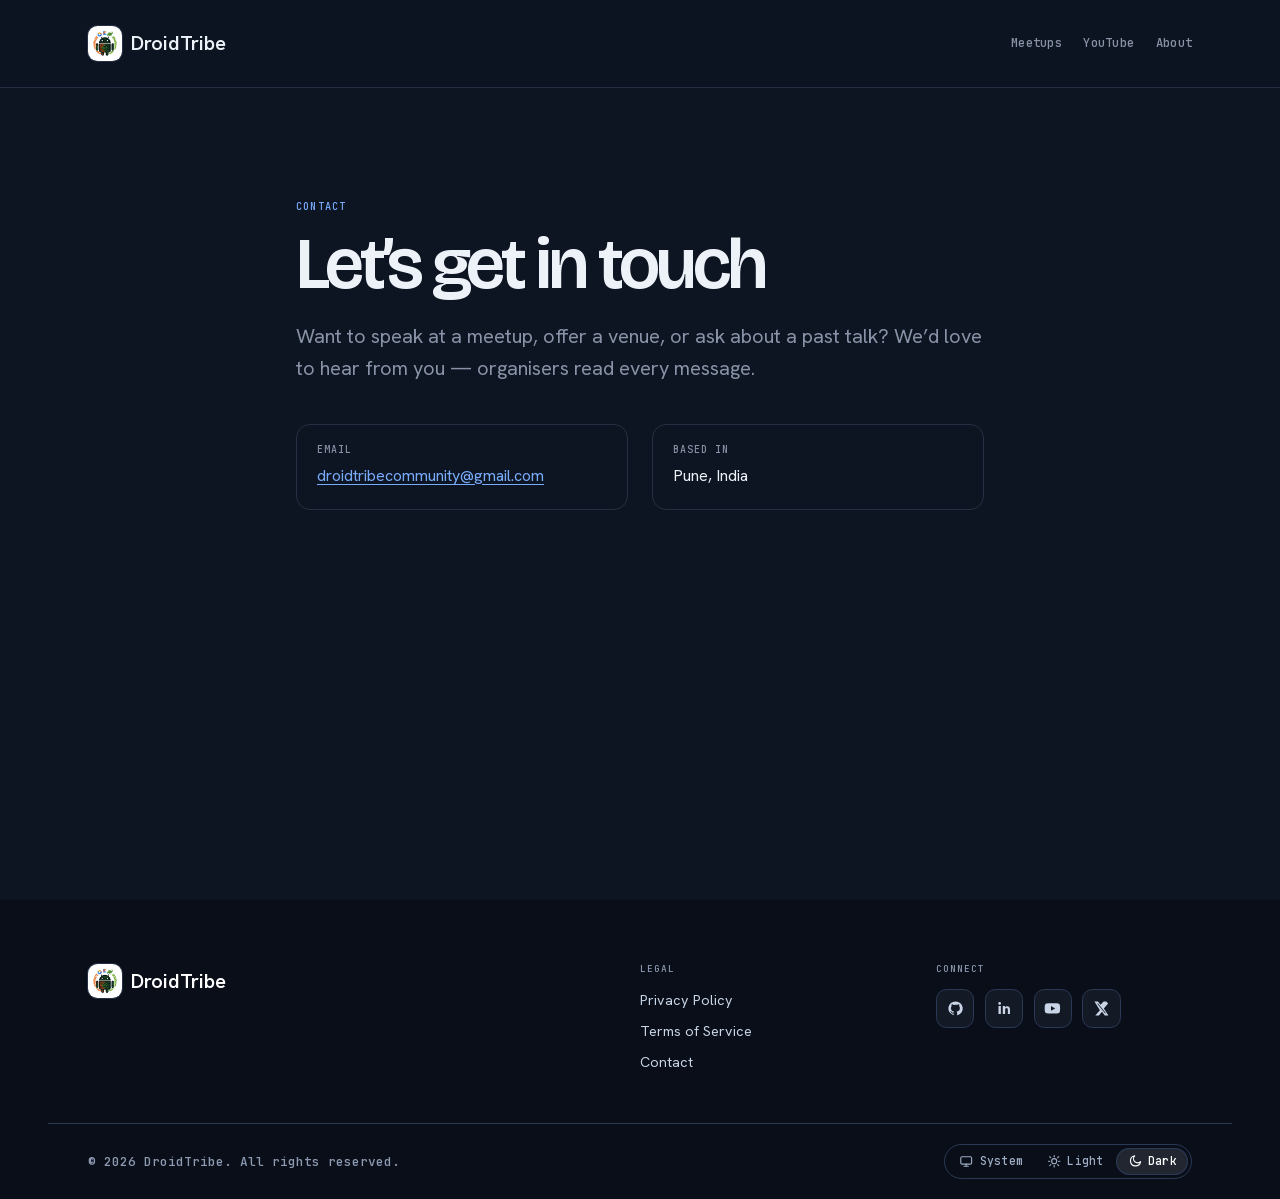
==== commit 56551add: "Read every shared value from data/site.js, and pad the logo tile The pages carried literal copies of" ====
--- a/contact.html
+++ b/contact.html
@@ -37,7 +37,9 @@
     <a class="skip-link" href="#main">Skip to content</a>
     <header class="site-header">
       <a class="wordmark" href="index.html" aria-label="DroidTribe home"
-        ><img src="assets/brand/mark.png" alt="" /><span>DroidTribe</span></a
+        ><img src="assets/brand/mark.png" alt="" /><span data-site-name
+          >DroidTribe</span
+        ></a
       >
       <button
         class="nav-toggle"
@@ -72,12 +74,7 @@
       </button>
       <nav id="site-nav" aria-label="Primary">
         <a href="index.html#meetups">Meetups</a
-        ><a
-          href="https://youtube.com/@droidtribe"
-          data-site-youtube
-          target="_blank"
-          rel="noreferrer"
-          >YouTube</a
+        ><a data-site-youtube target="_blank" rel="noreferrer">YouTube</a
         ><a href="index.html#about">About</a>
       </nav>
     </header>
@@ -91,12 +88,7 @@
           We’d love to hear from you — organisers read every message.
         </p>
         <div class="contact-details">
-          <div>
-            <span>Email</span
-            ><a data-site-email href="mailto:droidtribecommunity@gmail.com"
-              >droidtribecommunity@gmail.com</a
-            >
-          </div>
+          <div><span>Email</span><a data-site-email></a></div>
           <div>
             <span>Based in</span>
             <p>Pune, India</p>
@@ -110,7 +102,7 @@
         <div class="footer-brand">
           <a class="wordmark" href="index.html">
             <img src="assets/brand/mark.png" alt="" />
-            <span>DroidTribe</span>
+            <span data-site-name>DroidTribe</span>
           </a>
         </div>
         <div>
@@ -121,53 +113,13 @@
         </div>
         <div>
           <p class="footer-label">Connect</p>
-          <div class="footer-socials" aria-label="DroidTribe social links">
-            <a
-              href="https://github.com/droidtribe"
-              target="_blank"
-              rel="noreferrer"
-              aria-label="GitHub"
-              ><svg viewBox="0 0 24 24" aria-hidden="true">
-                <path
-                  d="M12 2a10 10 0 0 0-3.16 19.49c.5.09.68-.22.68-.48v-1.7c-2.78.61-3.37-1.2-3.37-1.2-.45-1.16-1.12-1.46-1.12-1.46-.91-.63.07-.62.07-.62 1 .07 1.54 1.03 1.54 1.03.9 1.54 2.34 1.1 2.9.84.09-.65.35-1.1.63-1.35-2.22-.25-4.56-1.11-4.56-4.95 0-1.1.4-2 1.03-2.71-.1-.25-.45-1.28.1-2.67 0 0 .84-.27 2.75 1.03A9.5 9.5 0 0 1 12 6.84c.85 0 1.71.12 2.51.35 1.91-1.29 2.75-1.03 2.75-1.03.54 1.39.2 2.42.1 2.67.64.71 1.03 1.61 1.03 2.71 0 3.85-2.34 4.69-4.57 4.94.36.31.67.93.67 1.88v2.78c0 .27.18.57.69.48A10 10 0 0 0 12 2Z"
-                /></svg
-            ></a>
-            <a
-              href="https://www.linkedin.com/in/hadiyarajesh/"
-              target="_blank"
-              rel="noreferrer"
-              aria-label="LinkedIn"
-              ><svg viewBox="0 0 24 24" aria-hidden="true">
-                <path
-                  d="M6.94 8.5H3.56V20h3.38V8.5Zm.22-3.55A1.96 1.96 0 0 0 5.2 3a1.97 1.97 0 0 0 0 3.94 1.96 1.96 0 0 0 1.96-1.99ZM20 13.4c0-3.13-1.67-4.58-3.9-4.58-1.8 0-2.6.99-3.05 1.69V8.5H9.67V20h3.38v-6.39c0-.34.02-.68.13-.92.27-.68.87-1.38 1.88-1.38 1.33 0 1.86 1.01 1.86 2.49V20H20v-6.6Z"
-                /></svg
-            ></a>
-            <a
-              href="https://youtube.com/@droidtribe"
-              target="_blank"
-              rel="noreferrer"
-              aria-label="YouTube"
-              ><svg viewBox="0 0 24 24" aria-hidden="true">
-                <path
-                  d="M23 12s0-3.24-.41-4.8a3.03 3.03 0 0 0-2.14-2.14C18.88 4.65 12 4.65 12 4.65s-6.88 0-8.45.41A3.03 3.03 0 0 0 1.41 7.2C1 8.76 1 12 1 12s0 3.24.41 4.8a3.03 3.03 0 0 0 2.14 2.14c1.57.41 8.45.41 8.45.41s6.88 0 8.45-.41a3.03 3.03 0 0 0 2.14-2.14C23 15.24 23 12 23 12ZM10 15.5v-7l6 3.5-6 3.5Z"
-                /></svg
-            ></a>
-            <a
-              href="https://x.com/hadiyarajesh"
-              target="_blank"
-              rel="noreferrer"
-              aria-label="X"
-              ><svg viewBox="0 0 24 24" aria-hidden="true">
-                <path
-                  d="m18.9 2 2.7 3.1-6.09 6.96L22 22h-5.1l-4-5.1L8.4 22H3.3l6.57-7.5L2 2h5.1l3.7 4.8L15.2 2h3.7Zm-1.8 16.8h1.4L7.2 5.1H5.8L17.1 18.8Z"
-                /></svg
-            ></a>
-          </div>
+          <div class="footer-socials" data-site-socials></div>
         </div>
       </div>
       <div class="shell footer-bottom">
         <span class="footer-copyright"
-          >© 2026 DroidTribe. All rights reserved.</span
+          >© <span data-site-year>2026</span>
+          <span data-site-name>DroidTribe</span>. All rights reserved.</span
         >
         <div
           class="theme-switcher footer-theme-switcher"
--- a/css/header.css
+++ b/css/header.css
@@ -25,9 +25,12 @@
 .wordmark img {
   width: 2.15rem;
   height: 2.15rem;
-  /* A squircle, not a circle: the logo's outer icons touch its edges. */
-  border-radius: 26%;
+  /* The mark sits on a white tile with its padding baked into the file, so the
+     icons around its edge never touch the rounded corners. The ring gives the
+     tile an edge on the light theme, where the header is white too. */
+  border-radius: 28%;
   background: #fff;
+  box-shadow: 0 0 0 1px var(--color-border);
 }
 .site-header nav {
   display: flex;
